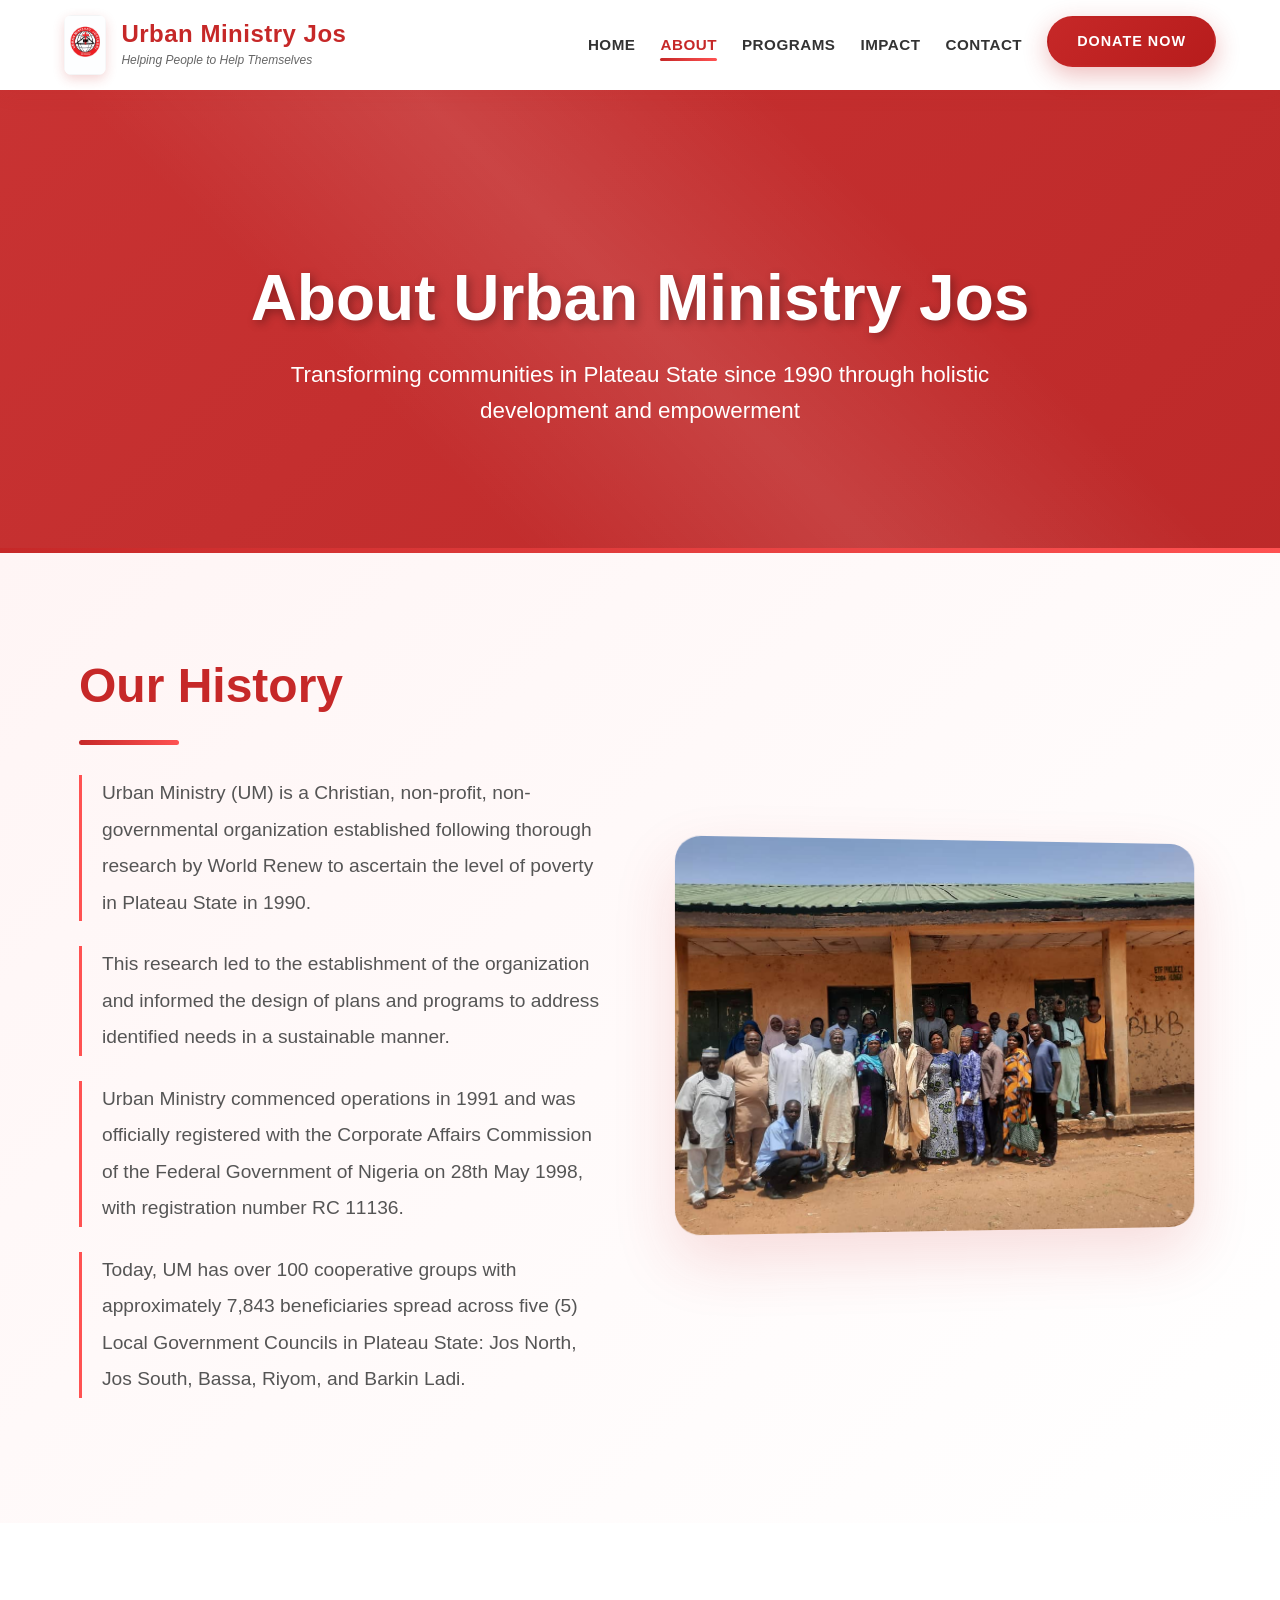
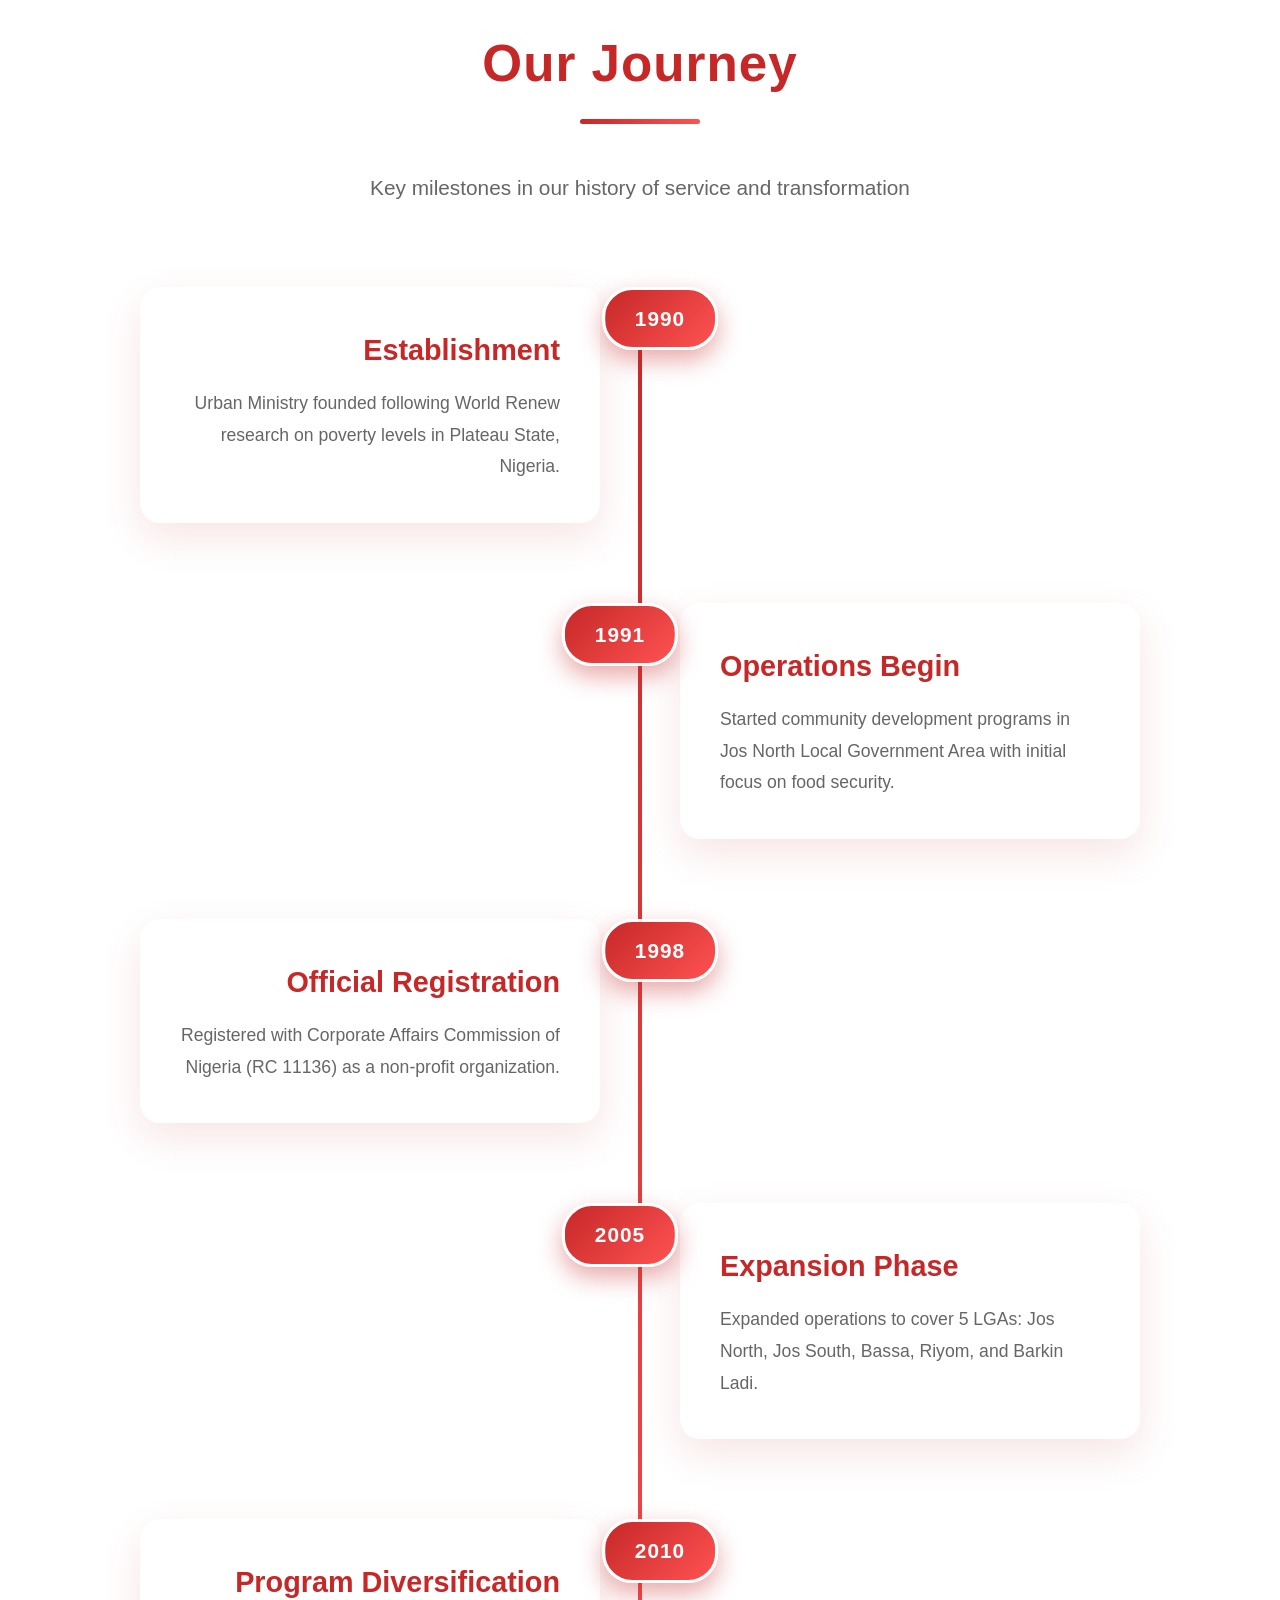
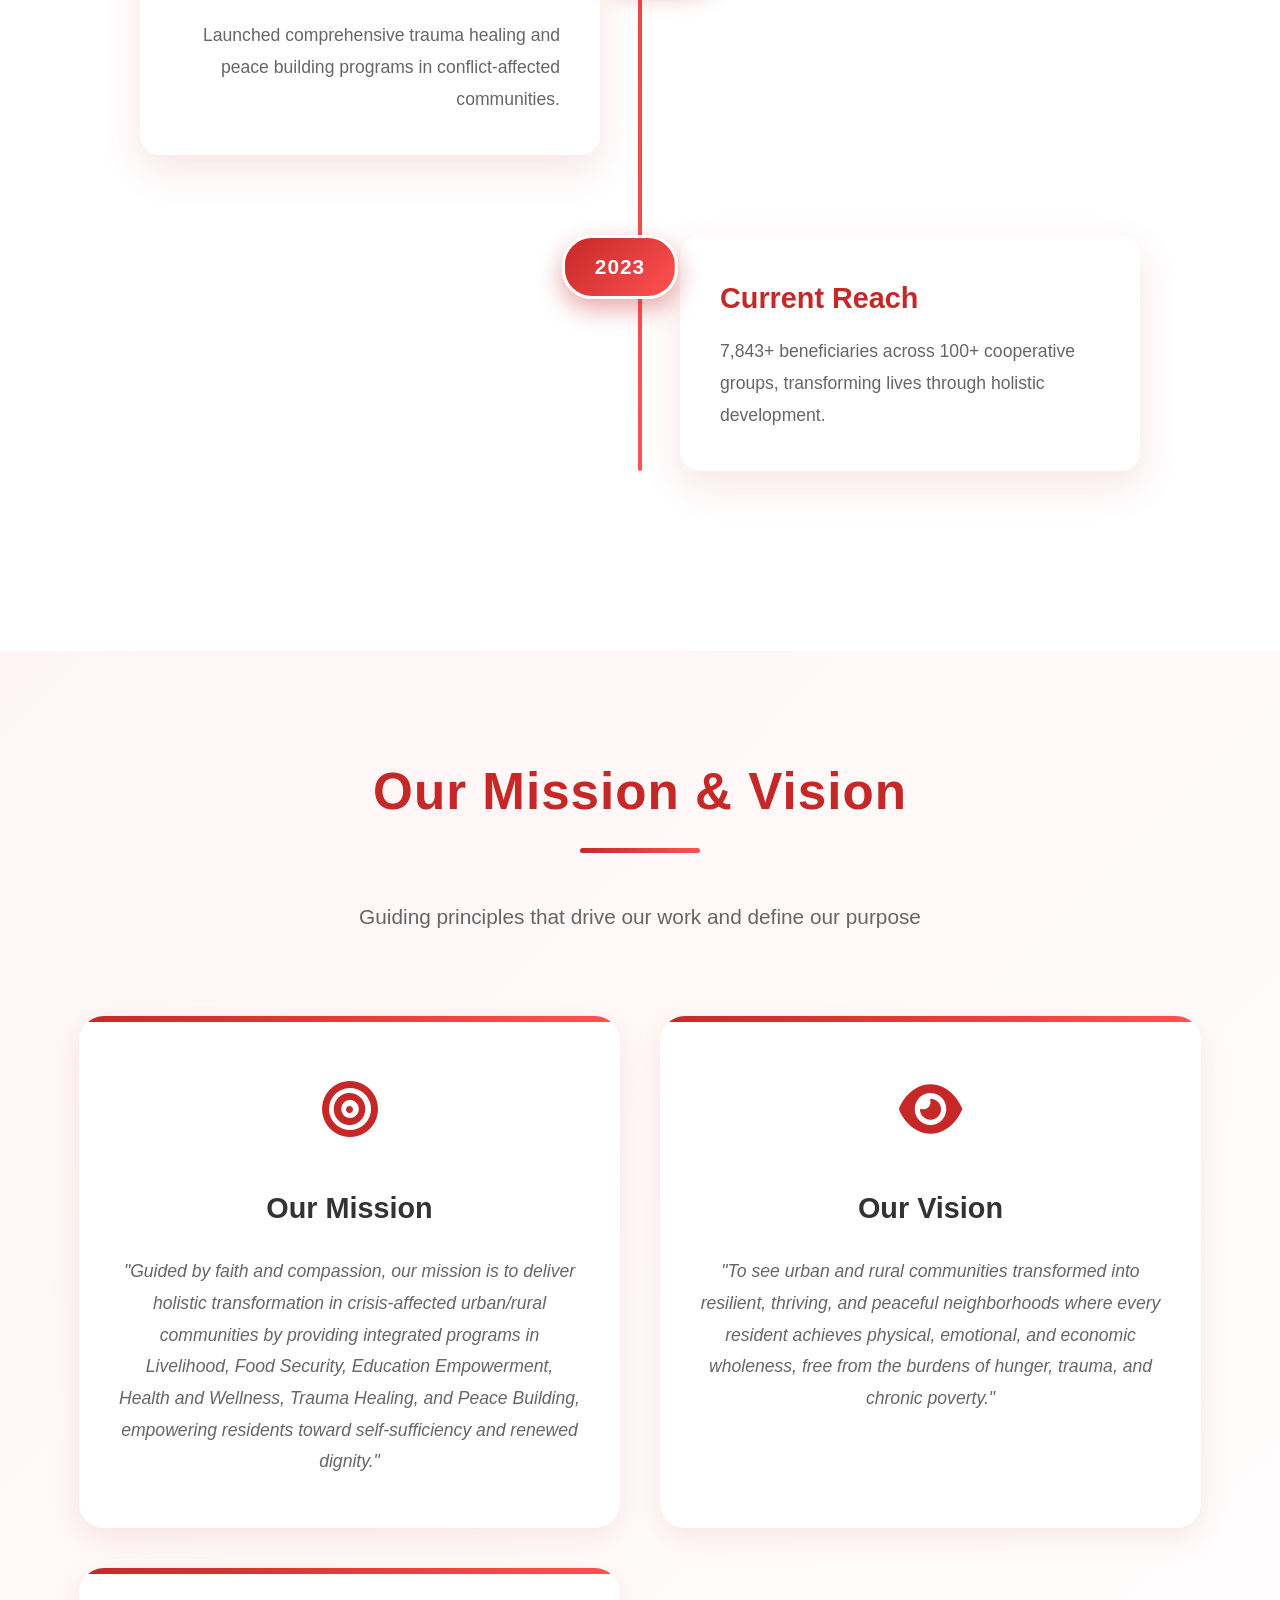
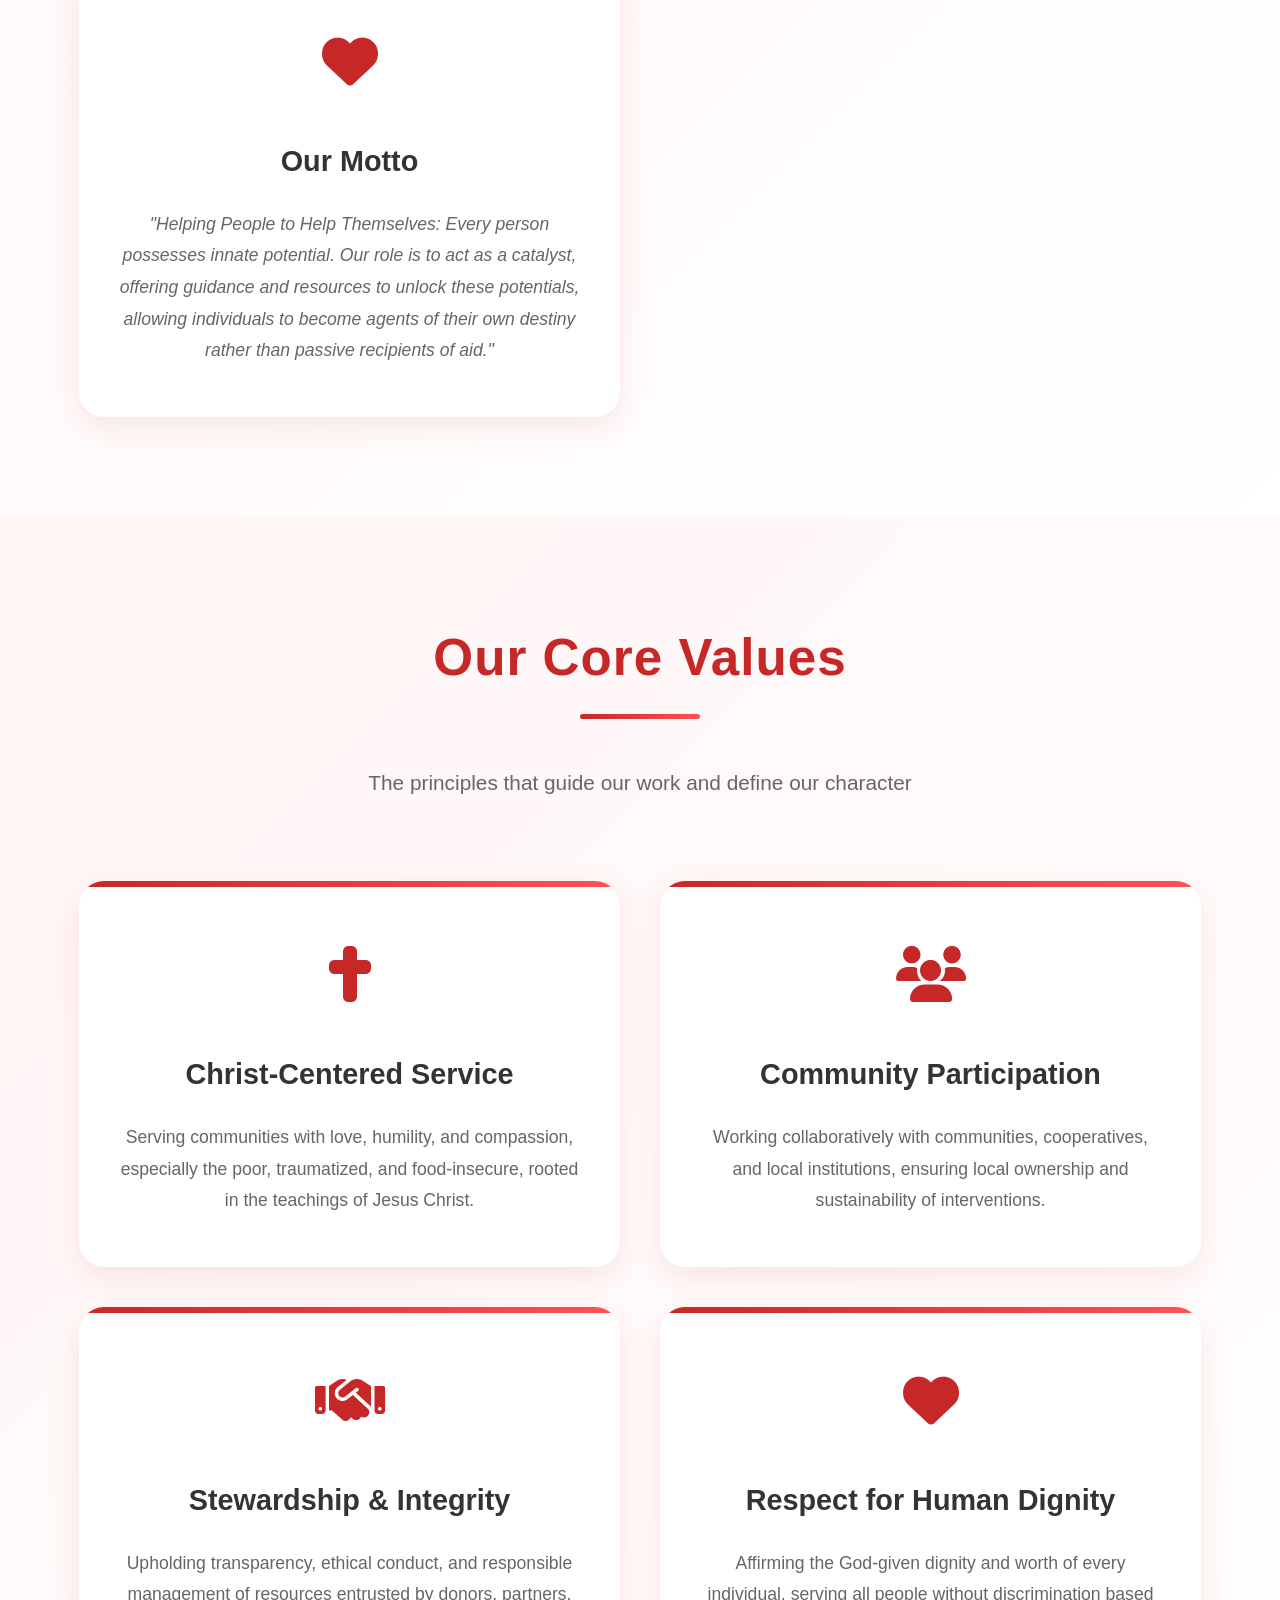
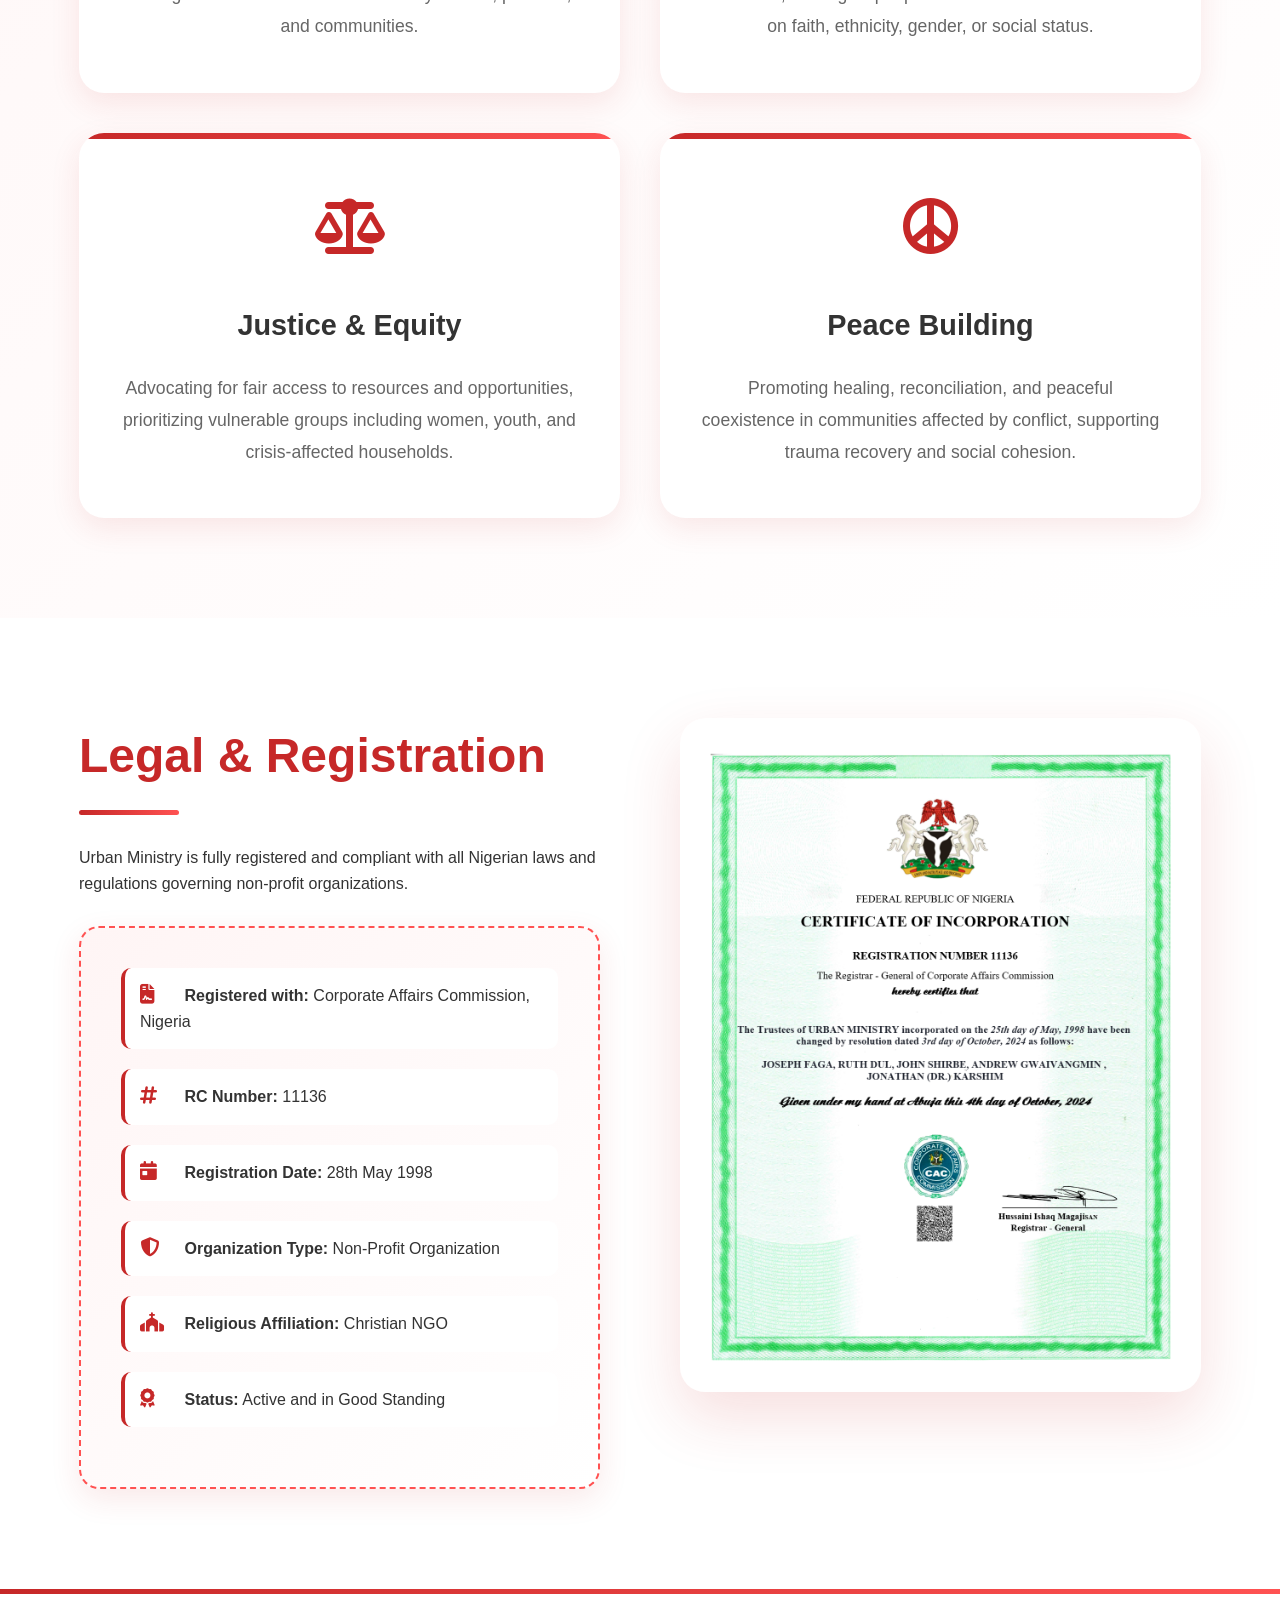
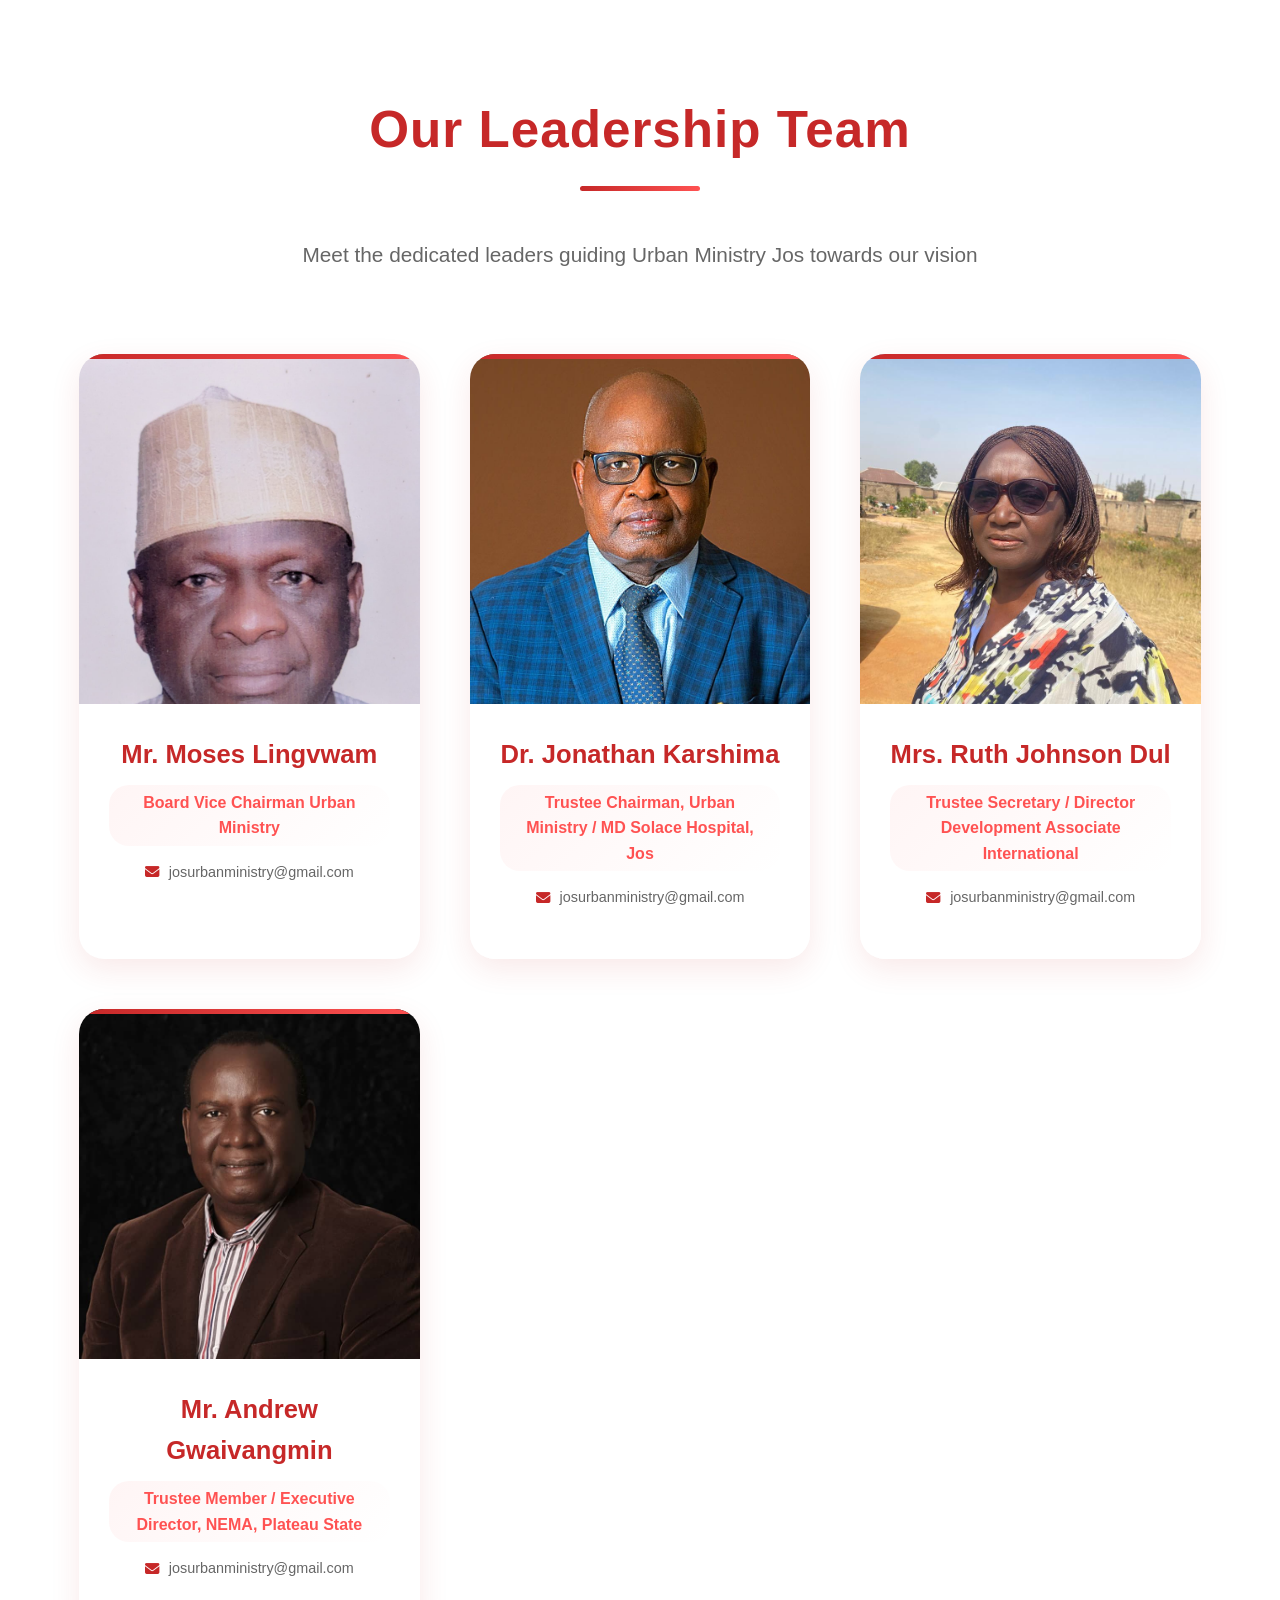
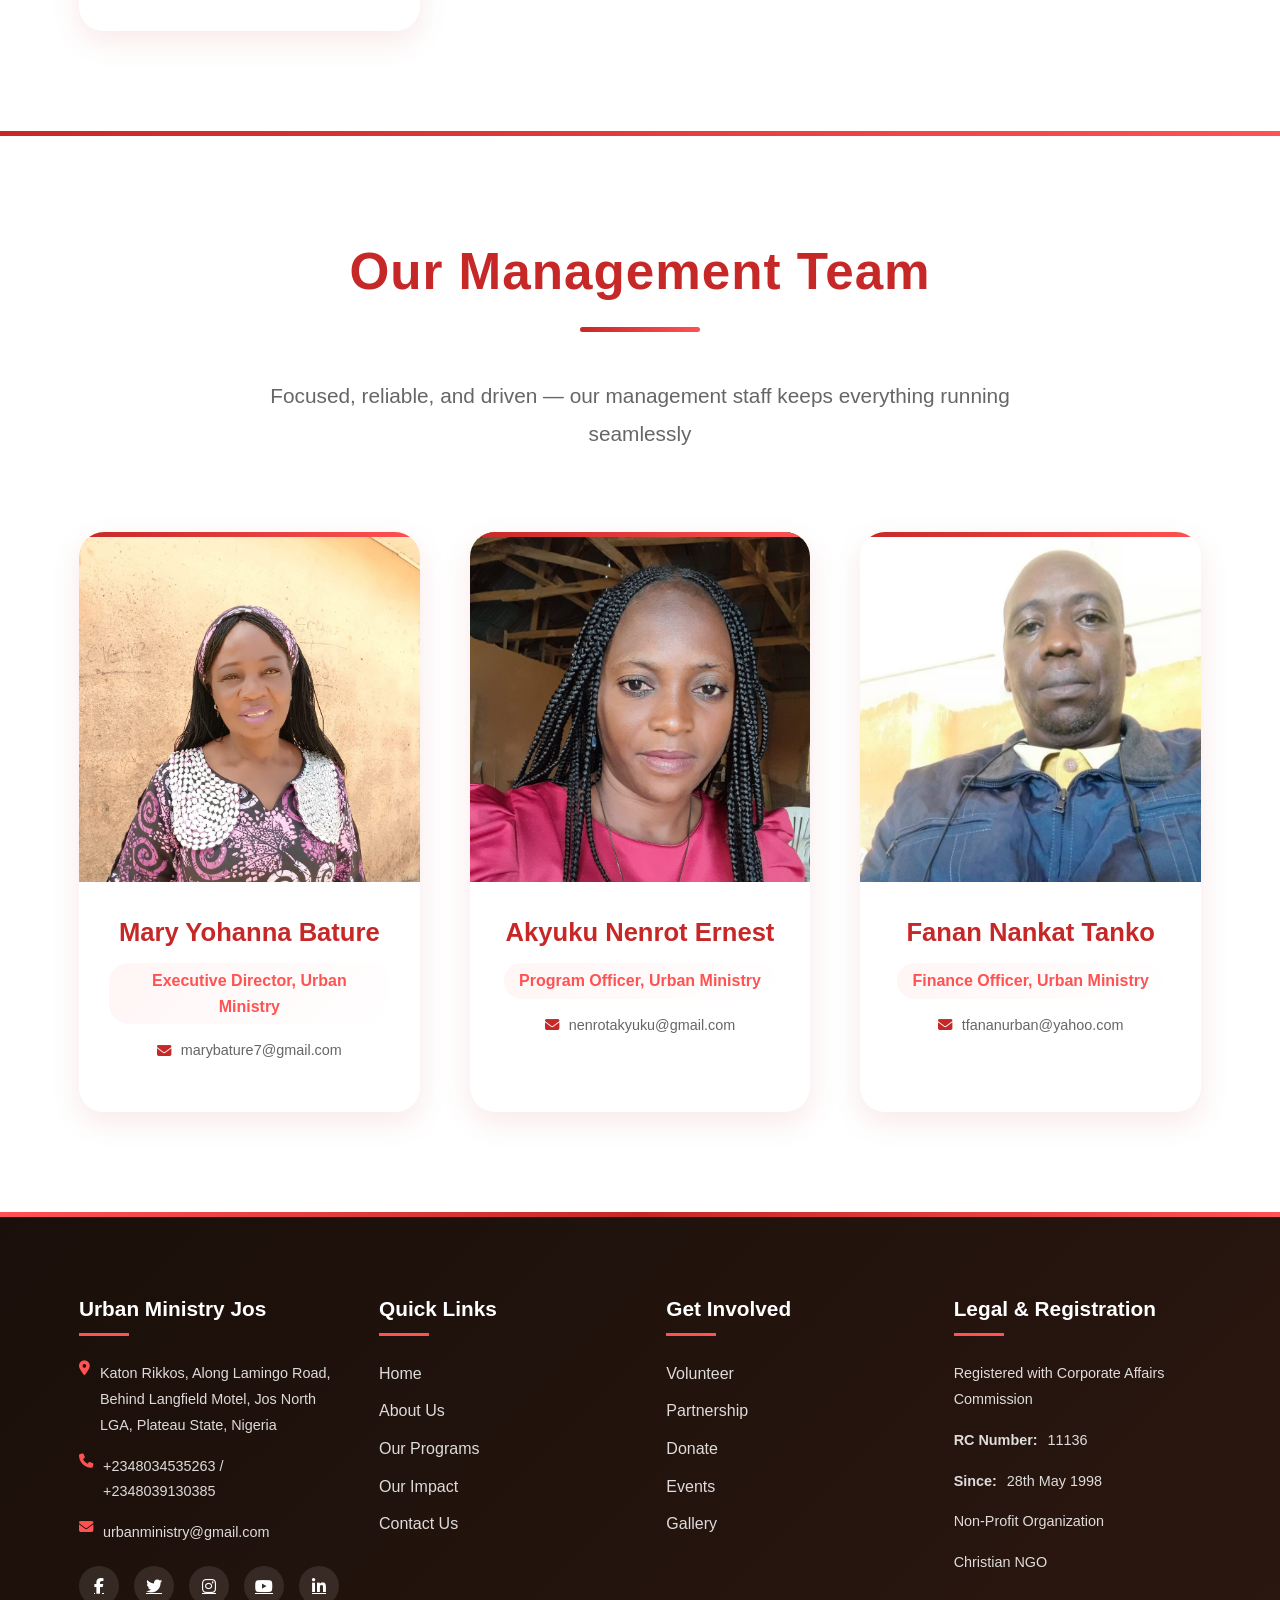
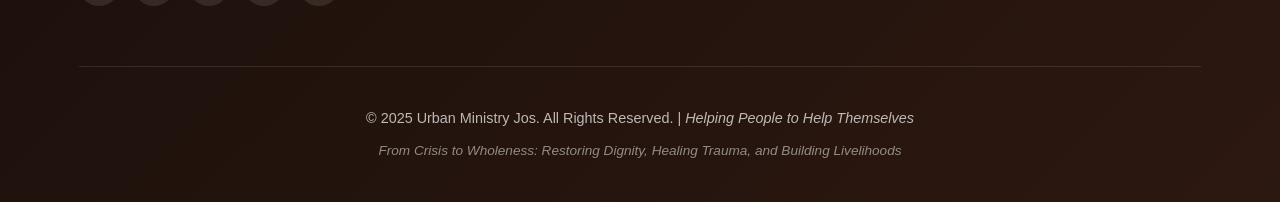
==== about.html @ 09925348 "Initial commit" ====
<!DOCTYPE html>
<html lang="en">
<head>
    <meta charset="UTF-8">
    <meta name="viewport" content="width=device-width, initial-scale=1.0">
    <title>About Us - Urban Ministry Jos</title>
    <link rel="stylesheet" href="https://cdnjs.cloudflare.com/ajax/libs/font-awesome/6.4.0/css/all.min.css">
    <style>
        * { margin: 0; padding: 0; box-sizing: border-box; }

        :root {
            --primary: #c62828;
            --primary-dark: #b71c1c;
            --secondary: #ff5252;
            --light: #fff5f5;
            --dark: #333;
            --gray: #666;
            --white: #ffffff;
            --shadow: 0 10px 30px rgba(198, 40, 40, 0.1);
            --transition: all 0.4s cubic-bezier(0.4, 0, 0.2, 1);
        }

        body {
            font-family: 'Segoe UI', Tahoma, Geneva, Verdana, sans-serif;
            line-height: 1.6;
            color: var(--dark);
            background-color: var(--white);
            overflow-x: hidden;
        }

        .container { width: 90%; max-width: 1200px; margin: 0 auto; padding: 0 15px; }

        /* HEADER */
        header {
            background-color: var(--white);
            box-shadow: 0 2px 20px rgba(198,40,40,0.1);
            position: fixed; width: 100%; top: 0; left: 0;
            z-index: 1000; transition: var(--transition);
        }

        .header-container {
            display: flex; justify-content: space-between; align-items: center;
            padding: 15px 0; min-height: 80px; gap: 10px;
        }

        .logo { display: flex; align-items: center; gap: 15px; text-decoration: none; color: inherit; transition: transform 0.3s ease; flex-shrink: 0; }
        .logo:hover { transform: scale(1.02); }
        .logo-image { height: 60px; width: auto; border-radius: 8px; box-shadow: 0 4px 12px rgba(198,40,40,0.2); transition: all 0.3s ease; }
        .logo-image:hover { transform: rotate(5deg) scale(1.1); }
        .logo-text h1 { font-size: 1.5rem; color: var(--primary); margin: 0; line-height: 1.2; font-weight: 800; letter-spacing: 0.5px; }
        .logo-text p { font-size: 0.75rem; color: var(--gray); margin: 3px 0 0 0; font-style: italic; font-weight: 500; }

        nav ul { display: flex; list-style: none; gap: 25px; align-items: center; margin: 0; padding: 0; }
        nav ul li a { text-decoration: none; color: var(--dark); font-weight: 600; font-size: 0.95rem; padding: 8px 0; position: relative; transition: var(--transition); text-transform: uppercase; letter-spacing: 0.5px; }
        nav ul li a:hover { color: var(--primary); transform: translateY(-2px); }
        nav ul li a.active { color: var(--primary); font-weight: 700; }
        nav ul li a.active::after { content: ''; position: absolute; bottom: 0; left: 0; width: 100%; height: 3px; background: linear-gradient(90deg, var(--primary), var(--secondary)); border-radius: 2px; }

        /* BUTTONS */
        .btn { display: inline-block; padding: 12px 28px; border-radius: 50px; font-weight: 700; text-decoration: none; transition: all 0.4s ease; cursor: pointer; border: none; font-size: 0.9rem; text-align: center; font-family: inherit; letter-spacing: 1px; position: relative; overflow: hidden; text-transform: uppercase; }
        .btn::before { content: ''; position: absolute; top: 50%; left: 50%; width: 0; height: 0; border-radius: 50%; background: rgba(255,255,255,0.3); transform: translate(-50%,-50%); transition: width 0.6s, height 0.6s; }
        .btn:hover::before { width: 300px; height: 300px; }
        .btn-primary { background: linear-gradient(135deg, var(--primary), var(--primary-dark)); color: var(--white); box-shadow: 0 8px 25px rgba(198,40,40,0.3); border: 2px solid transparent; }
        .btn-primary:hover { background: linear-gradient(135deg, var(--primary-dark), #8e0000); transform: translateY(-3px) scale(1.05); }
        .btn-secondary { background: linear-gradient(135deg, var(--secondary), #ff6b6b); color: var(--white); box-shadow: 0 8px 25px rgba(255,82,82,0.3); }
        .btn-secondary:hover { transform: translateY(-3px) scale(1.05); }
        .btn-outline { background: transparent; color: var(--primary); border: 2px solid var(--primary); }
        .btn-outline:hover { background: var(--primary); color: var(--white); transform: translateY(-3px) scale(1.05); }

        /* MOBILE MENU */
        .mobile-menu {
            display: none;
            font-size: 1.4rem;
            cursor: pointer;
            color: var(--primary);
            background: none;
            border: none;
            padding: 8px 10px;
            margin-left: auto;
            transition: transform 0.3s ease;
            line-height: 1;
        }
        .mobile-menu:hover { transform: rotate(90deg); }

        /* PAGE BANNER */
        .page-banner {
            background: linear-gradient(135deg, rgba(198,40,40,0.95) 0%, rgba(183,28,28,0.95) 100%),
                url('https://images.unsplash.com/photo-1513475382585-d06e58bcb0e0?ixlib=rb-4.0.3&auto=format&fit=crop&w=1600&q=80');
            background-size: cover; background-position: center; background-attachment: fixed;
            color: var(--white); padding: 180px 0 120px; text-align: center;
            margin-top: 80px; position: relative; overflow: hidden;
        }
        .page-banner::before { content: ''; position: absolute; top: 0; left: 0; right: 0; bottom: 0; background: linear-gradient(45deg, transparent 30%, rgba(255,255,255,0.1) 50%, transparent 70%); animation: shimmer 3s infinite linear; }
        .page-banner h1 { font-size: 4rem; margin-bottom: 20px; text-shadow: 3px 3px 10px rgba(0,0,0,0.3); position: relative; font-weight: 800; line-height: 1.2; animation: fadeIn 1.2s ease forwards 0.3s; }
        .page-banner p { font-size: 1.4rem; max-width: 800px; margin: 0 auto; opacity: 0.95; position: relative; animation: fadeIn 1.2s ease forwards 0.6s; line-height: 1.6; }

        /* ANIMATIONS */
        @keyframes fadeIn { from{opacity:0;transform:translateY(30px)} to{opacity:1;transform:translateY(0)} }
        @keyframes fadeInUp { from{opacity:0;transform:translateY(50px)} to{opacity:1;transform:translateY(0)} }
        @keyframes float { 0%,100%{transform:translateY(0)} 50%{transform:translateY(-10px)} }
        @keyframes shimmer { 0%{background-position:-1000px 0} 100%{background-position:1000px 0} }
        @keyframes gradient { 0%{background-position:0% 50%} 50%{background-position:100% 50%} 100%{background-position:0% 50%} }
        @keyframes pulse { 0%,100%{transform:scale(1)} 50%{transform:scale(1.05)} }
        @keyframes slideInLeft { from{opacity:0;transform:translateX(-100px)} to{opacity:1;transform:translateX(0)} }
        @keyframes slideInRight { from{opacity:0;transform:translateX(100px)} to{opacity:1;transform:translateX(0)} }

        /* HISTORY */
        .history-section { padding: 100px 0; background: linear-gradient(135deg, var(--light), #fff); position: relative; }
        .history-section::before { content: ''; position: absolute; top: 0; left: 0; right: 0; height: 5px; background: linear-gradient(90deg, var(--primary), var(--secondary), var(--primary)); background-size: 200% 100%; animation: gradient 3s ease infinite; }
        .history-content { display: grid; grid-template-columns: 1fr 1fr; gap: 80px; align-items: center; }
        .history-text h2 { color: var(--primary); font-size: 3rem; margin-bottom: 30px; position: relative; padding-bottom: 20px; font-weight: 800; }
        .history-text h2::after { content: ''; position: absolute; bottom: 0; left: 0; width: 100px; height: 5px; background: linear-gradient(90deg, var(--primary), var(--secondary)); border-radius: 3px; }
        .history-text p { color: #555; margin-bottom: 25px; line-height: 1.9; font-size: 1.2rem; padding-left: 20px; border-left: 3px solid var(--secondary); }
        .history-image { border-radius: 25px; overflow: hidden; box-shadow: 0 25px 60px rgba(198,40,40,0.15); transform: perspective(1000px) rotateY(5deg); transition: all 0.5s ease; }
        .history-image:hover { transform: perspective(1000px) rotateY(0deg) scale(1.03); box-shadow: 0 35px 80px rgba(198,40,40,0.25); }
        .history-image img { width: 100%; height: auto; display: block; transition: transform 0.7s ease; }
        .history-image:hover img { transform: scale(1.1); }

        /* TIMELINE */
        .timeline-section { padding: 100px 0; background: white; }
        .timeline { position: relative; max-width: 1000px; margin: 60px auto 0; }
        .timeline::before { content: ''; position: absolute; left: 50%; top: 0; bottom: 0; width: 4px; background: linear-gradient(to bottom, var(--primary), var(--secondary)); transform: translateX(-50%); border-radius: 2px; }
        .timeline-item { margin-bottom: 80px; position: relative; width: 100%; opacity: 0; transform: translateY(50px); transition: all 0.6s ease; }
        .timeline-item.animated { opacity: 1; transform: translateY(0); }
        .timeline-item:nth-child(odd) { padding-right: calc(50% + 40px); text-align: right; }
        .timeline-item:nth-child(even) { padding-left: calc(50% + 40px); }
        .timeline-year { position: absolute; top: 0; background: linear-gradient(135deg, var(--primary), var(--secondary)); color: white; padding: 12px 30px; border-radius: 30px; font-weight: 800; font-size: 1.3rem; box-shadow: 0 10px 25px rgba(198,40,40,0.4); animation: pulse 2s infinite; z-index: 10; min-width: 90px; text-align: center; border: 3px solid white; letter-spacing: 1px; }
        .timeline-item:nth-child(odd) .timeline-year { right: calc(50% - 20px); transform: translateX(50%); }
        .timeline-item:nth-child(even) .timeline-year { left: calc(50% - 20px); transform: translateX(-50%); }
        .timeline-content { background: white; padding: 40px; border-radius: 20px; box-shadow: 0 15px 40px rgba(198,40,40,0.12); transition: all 0.4s ease; }
        .timeline-content:hover { transform: translateY(-10px) scale(1.02); box-shadow: 0 25px 60px rgba(198,40,40,0.2); }
        .timeline-content h3 { color: var(--primary); margin-bottom: 15px; font-size: 1.8rem; font-weight: 800; }
        .timeline-content p { color: var(--gray); line-height: 1.8; font-size: 1.1rem; }

        /* VALUES */
        .values-section { padding: 100px 0; background: linear-gradient(135deg, var(--light), #fff); }
        .values-grid { display: grid; grid-template-columns: repeat(auto-fit, minmax(350px, 1fr)); gap: 40px; margin-top: 60px; }
        .value-card { background: white; border-radius: 25px; padding: 50px 40px; text-align: center; box-shadow: var(--shadow); transition: all 0.5s cubic-bezier(0.4,0,0.2,1); position: relative; overflow: hidden; }
        .value-card::before { content: ''; position: absolute; top: 0; left: 0; width: 100%; height: 6px; background: linear-gradient(90deg, var(--primary), var(--secondary), var(--primary)); background-size: 200% 100%; animation: gradient 3s ease infinite; }
        .value-card:hover { transform: translateY(-20px) scale(1.03); box-shadow: 0 35px 80px rgba(198,40,40,0.2); }
        .value-icon { font-size: 3.5rem; color: var(--primary); margin-bottom: 30px; animation: float 4s ease-in-out infinite; display: inline-block; }
        .value-card h3 { color: var(--dark); margin-bottom: 25px; font-size: 1.8rem; font-weight: 800; }
        .value-card p { color: var(--gray); line-height: 1.8; font-size: 1.1rem; }

        /* CERTIFICATE */
        .certificate-section { padding: 100px 0; background: white; }
        .certificate-content { display: grid; grid-template-columns: 1fr 1fr; gap: 80px; align-items: start; }
        .certificate-info h2 { color: var(--primary); font-size: 3rem; margin-bottom: 30px; position: relative; padding-bottom: 20px; font-weight: 800; }
        .certificate-info h2::after { content: ''; position: absolute; bottom: 0; left: 0; width: 100px; height: 5px; background: linear-gradient(90deg, var(--primary), var(--secondary)); border-radius: 3px; }
        .certificate-details { background: linear-gradient(135deg, var(--light), #fff); padding: 40px; border-radius: 20px; box-shadow: var(--shadow); border: 2px dashed var(--secondary); margin-top: 30px; }
        .certificate-details ul { list-style: none; }
        .certificate-details li { margin-bottom: 20px; padding: 15px; background: white; border-radius: 10px; border-left: 4px solid var(--primary); transition: all 0.3s ease; }
        .certificate-details li:hover { transform: translateX(10px); box-shadow: 0 10px 25px rgba(198,40,40,0.1); }
        .certificate-details i { color: var(--primary); margin-right: 15px; font-size: 1.2rem; width: 25px; }
        .certificate-image { border-radius: 25px; overflow: hidden; box-shadow: 0 25px 60px rgba(198,40,40,0.15); transition: all 0.5s ease; background: var(--light); }
        .certificate-image:hover { transform: scale(1.02); box-shadow: 0 35px 80px rgba(198,40,40,0.25); }
        .certificate-image img { width: 100%; height: auto; display: block; }

        /* MISSION */
        .mission-section { padding: 100px 0; background: linear-gradient(135deg, var(--light), #fff); }
        .mission-grid { display: grid; grid-template-columns: repeat(auto-fit, minmax(350px, 1fr)); gap: 40px; margin-top: 60px; }
        .mission-card { background: white; border-radius: 25px; padding: 50px 40px; text-align: center; box-shadow: var(--shadow); transition: all 0.5s ease; position: relative; overflow: hidden; }
        .mission-card::before { content: ''; position: absolute; top: 0; left: 0; width: 100%; height: 6px; background: linear-gradient(90deg, var(--primary), var(--secondary)); }
        .mission-card:hover { transform: translateY(-15px) scale(1.02); box-shadow: 0 30px 70px rgba(198,40,40,0.2); }
        .mission-icon { font-size: 3.5rem; color: var(--primary); margin-bottom: 30px; animation: float 3s ease-in-out infinite; }
        .mission-card h3 { color: var(--dark); margin-bottom: 25px; font-size: 1.8rem; font-weight: 800; }
        .mission-card p { color: var(--gray); line-height: 1.8; font-size: 1.1rem; font-style: italic; }

        /* LEADERSHIP */
        .leadership-section { padding: 100px 0; background: white; position: relative; }
        .leadership-section::before { content: ''; position: absolute; top: 0; left: 0; right: 0; height: 5px; background: linear-gradient(90deg, var(--primary), var(--secondary), var(--primary)); background-size: 200% 100%; animation: gradient 3s ease infinite; }
        .leadership-grid { display: grid; grid-template-columns: repeat(auto-fit, minmax(300px, 1fr)); gap: 50px; margin-top: 60px; }
        .leader-card { background: white; border-radius: 25px; overflow: hidden; box-shadow: var(--shadow); transition: all 0.5s cubic-bezier(0.4,0,0.2,1); position: relative; text-align: center; }
        .leader-card::before { content: ''; position: absolute; top: 0; left: 0; width: 100%; height: 5px; background: linear-gradient(90deg, var(--primary), var(--secondary)); z-index: 1; }
        .leader-card:hover { transform: translateY(-20px) scale(1.03); box-shadow: 0 35px 80px rgba(198,40,40,0.25); }
        .leader-image { width: 100%; height: 350px; overflow: hidden; }
        .leader-image img { width: 100%; height: 100%; object-fit: cover; object-position: center top; transition: transform 0.7s ease; }
        .leader-card:hover .leader-image img { transform: scale(1.1); }
        .leader-info { padding: 30px; background: white; }
        .leader-name { color: var(--primary); font-size: 1.6rem; font-weight: 800; margin-bottom: 10px; }
        .leader-title { color: var(--secondary); font-size: 1rem; font-weight: 600; margin-bottom: 15px; display: inline-block; padding: 5px 15px; background: linear-gradient(135deg, var(--light), #fff); border-radius: 20px; }
        .leader-email { color: var(--gray); font-size: 0.9rem; margin-bottom: 20px; display: flex; align-items: center; justify-content: center; gap: 10px; flex-wrap: wrap; }
        .leader-email i { color: var(--primary); }
        .leader-email a { color: var(--gray); text-decoration: none; transition: all 0.3s ease; }
        .leader-email a:hover { color: var(--primary); }

        /* SECTION TITLE */
        .section-title { text-align: center; margin-bottom: 80px; position: relative; }
        .section-title h2 { font-size: 3.2rem; color: var(--primary); margin-bottom: 25px; position: relative; display: inline-block; font-weight: 800; letter-spacing: 1px; }
        .section-title h2::after { content: ''; position: absolute; bottom: -20px; left: 50%; transform: translateX(-50%); width: 120px; height: 5px; background: linear-gradient(90deg, var(--primary), var(--secondary)); border-radius: 3px; }
        .section-title p { color: var(--gray); max-width: 800px; margin: 40px auto 0; font-size: 1.3rem; line-height: 1.8; font-weight: 500; }

        /* FOOTER */
        footer { background: linear-gradient(135deg, #1a0f0a, #2c1810); color: white; padding: 80px 0 40px; position: relative; }
        footer::before { content: ''; position: absolute; top: 0; left: 0; right: 0; height: 5px; background: linear-gradient(90deg, var(--secondary), var(--primary), var(--secondary)); }
        .footer-content { display: grid; grid-template-columns: repeat(4, 1fr); gap: 40px; margin-bottom: 60px; }
        .footer-column h3 { font-size: 1.3rem; margin-bottom: 25px; position: relative; padding-bottom: 10px; }
        .footer-column h3::after { content: ''; position: absolute; bottom: 0; left: 0; width: 50px; height: 3px; background: var(--secondary); }
        .footer-column p { color: rgba(255,255,255,0.85); margin-bottom: 15px; line-height: 1.8; font-size: 0.9rem; display: flex; align-items: flex-start; gap: 10px; }
        .footer-column p i { color: var(--secondary); }
        .footer-column ul { list-style: none; }
        .footer-column ul li { margin-bottom: 12px; }
        .footer-column ul li a { color: rgba(255,255,255,0.85); text-decoration: none; display: flex; align-items: center; gap: 10px; transition: var(--transition); }
        .footer-column ul li a:hover { color: var(--secondary); padding-left: 5px; }
        .social-links { display: flex; gap: 15px; margin-top: 20px; }
        .social-links a { width: 40px; height: 40px; background: rgba(255,255,255,0.1); border-radius: 50%; display: flex; align-items: center; justify-content: center; color: white; transition: var(--transition); }
        .social-links a:hover { background: var(--secondary); transform: translateY(-5px); }
        .copyright { text-align: center; padding-top: 40px; border-top: 1px solid rgba(255,255,255,0.1); color: rgba(255,255,255,0.7); font-size: 0.9rem; }
        .footer-motto { font-style: italic; margin-top: 10px; color: rgba(255,255,255,0.5); font-size: 0.85rem; }

        /* ===== RESPONSIVE ===== */
        @media (max-width: 1200px) {
            .footer-content { grid-template-columns: repeat(2, 1fr); }
        }

        @media (max-width: 992px) {
            .history-content, .certificate-content { grid-template-columns: 1fr; }
            .history-image, .certificate-image { order: -1; }
            .timeline::before { left: 30px; }
            .timeline-item:nth-child(odd),
            .timeline-item:nth-child(even) { padding: 0 0 0 80px; text-align: left; }
            .timeline-item:nth-child(odd) .timeline-year,
            .timeline-item:nth-child(even) .timeline-year { left: 0; right: auto; transform: translateX(0); }
            .values-grid, .mission-grid, .leadership-grid { grid-template-columns: repeat(2, 1fr); }
        }

        /* ===== MOBILE ===== */
        @media (max-width: 768px) {

            /* Hamburger — styled button top right */
            .mobile-menu {
                display: flex;
                align-items: center;
                justify-content: center;
                width: 40px; height: 40px;
                border-radius: 8px;
                background: var(--light);
                border: 1.5px solid rgba(198,40,40,0.2);
                color: var(--primary);
                font-size: 1.15rem;
                cursor: pointer;
                flex-shrink: 0;
                margin-left: auto;
                order: 3;
                transition: background 0.2s ease;
            }
            .mobile-menu:hover { background: rgba(198,40,40,0.12); transform: none; }

            /* Header tighter */
            .header-container { padding: 8px 0; min-height: 62px; }
            .logo-image { height: 38px; }
            .logo-text h1 { font-size: 1rem; }
            .logo-text p { font-size: 0.6rem; }

            /* Nav drawer */
            nav ul {
                position: fixed;
                top: 62px; left: -100%;
                width: 100%; height: calc(100vh - 62px);
                background: var(--white);
                flex-direction: column;
                align-items: center;
                justify-content: center;
                padding: 0; gap: 6px;
                transition: left 0.4s cubic-bezier(0.4,0,0.2,1);
                z-index: 999;
            }
            nav ul.active { left: 0; }

            nav ul li { width: 78%; display: flex; justify-content: center; }
            nav ul li a { display: block; width: 100%; text-align: center; padding: 13px 20px; border-radius: 12px; font-size: 0.95rem; color: var(--dark); }
            nav ul li a:hover, nav ul li a.active { background: var(--light); color: var(--primary); transform: none; }
            nav ul li a.active::after { display: none; }
            nav ul li a.btn-primary {
                background: linear-gradient(135deg, #c62828, #b71c1c) !important;
                color: white !important;
                border-radius: 50px !important;
                margin-top: 6px;
                box-shadow: 0 4px 15px rgba(198,40,40,0.3);
            }

            /* Page banner — matches header height */
            .page-banner {
                margin-top: 62px;
                padding: 100px 0 70px;
                background-attachment: scroll;
            }
            .page-banner h1 { font-size: 2rem; }
            .page-banner p { font-size: 1rem; }

            /* Sections */
            .section-title h2 { font-size: 1.8rem; }
            .section-title p { font-size: 1rem; margin-top: 25px; }
            .history-text h2, .certificate-info h2 { font-size: 1.8rem; }
            .history-text p { font-size: 1rem; }

            .values-grid, .mission-grid, .leadership-grid { grid-template-columns: 1fr; }
            .value-card, .mission-card { padding: 30px 20px; }
            .value-card h3, .mission-card h3 { font-size: 1.4rem; }
            .value-card p, .mission-card p { font-size: 1rem; }

            .timeline-content { padding: 25px; }
            .timeline-content h3 { font-size: 1.4rem; }
            .timeline-content p { font-size: 1rem; }

            .leader-image { height: 280px; }
            .leader-name { font-size: 1.3rem; }

            /* Footer */
            .footer-content { grid-template-columns: 1fr; text-align: center; gap: 30px; }
            .footer-column h3::after { left: 50%; transform: translateX(-50%); }
            .footer-column p { justify-content: center; }
            .footer-column ul li a { justify-content: center; }
            .social-links { justify-content: center; }
        }

        @media (max-width: 480px) {
            .logo-text p { display: none; }
            .logo-text h1 { font-size: 0.95rem; }
            .page-banner h1 { font-size: 1.7rem; }
            .leader-image { height: 240px; }
            .timeline-year { font-size: 1rem; padding: 8px 16px; }
        }
    </style>
</head>
<body>
    <!-- Header -->
    <header>
        <div class="container header-container">
            <a href="index.html" class="logo">
                <img src="Logo's/Urban Ministry.jpeg" alt="Urban Ministry Logo" class="logo-image" onerror="this.style.display='none';">
                <div class="logo-text">
                    <h1>Urban Ministry Jos</h1>
                    <p>Helping People to Help Themselves</p>
                </div>
            </a>
            <button class="mobile-menu"><i class="fas fa-bars"></i></button>
            <nav>
                <ul>
                    <li><a href="index.html">Home</a></li>
                    <li><a href="about.html" class="active">About</a></li>
                    <li><a href="programs.html">Programs</a></li>
                    <li><a href="impact.html">Impact</a></li>
                    <li><a href="contact.html">Contact</a></li>
                    <li><a href="donate.html" class="btn btn-primary">Donate Now</a></li>
                </ul>
            </nav>
        </div>
    </header>

    <!-- Page Banner -->
    <section class="page-banner">
        <div class="container">
            <h1>About Urban Ministry Jos</h1>
            <p>Transforming communities in Plateau State since 1990 through holistic development and empowerment</p>
        </div>
    </section>

    <!-- History Section -->
    <section class="history-section">
        <div class="container">
            <div class="history-content">
                <div class="history-text">
                    <h2>Our History</h2>
                    <p>Urban Ministry (UM) is a Christian, non-profit, non-governmental organization established following thorough research by World Renew to ascertain the level of poverty in Plateau State in 1990.</p>
                    <p>This research led to the establishment of the organization and informed the design of plans and programs to address identified needs in a sustainable manner.</p>
                    <p>Urban Ministry commenced operations in 1991 and was officially registered with the Corporate Affairs Commission of the Federal Government of Nigeria on 28th May 1998, with registration number RC 11136.</p>
                    <p>Today, UM has over 100 cooperative groups with approximately 7,843 beneficiaries spread across five (5) Local Government Councils in Plateau State: Jos North, Jos South, Bassa, Riyom, and Barkin Ladi.</p>
                </div>
                <div class="history-image">
                    <img src="images/Trauma Healing & Peace Building/1.jpeg" alt="Urban Ministry History">
                </div>
            </div>
        </div>
    </section>

    <!-- Timeline Section -->
    <section class="timeline-section">
        <div class="container">
            <div class="section-title">
                <h2>Our Journey</h2>
                <p>Key milestones in our history of service and transformation</p>
            </div>
            <div class="timeline">
                <div class="timeline-item">
                    <div class="timeline-year">1990</div>
                    <div class="timeline-content"><h3>Establishment</h3><p>Urban Ministry founded following World Renew research on poverty levels in Plateau State, Nigeria.</p></div>
                </div>
                <div class="timeline-item">
                    <div class="timeline-year">1991</div>
                    <div class="timeline-content"><h3>Operations Begin</h3><p>Started community development programs in Jos North Local Government Area with initial focus on food security.</p></div>
                </div>
                <div class="timeline-item">
                    <div class="timeline-year">1998</div>
                    <div class="timeline-content"><h3>Official Registration</h3><p>Registered with Corporate Affairs Commission of Nigeria (RC 11136) as a non-profit organization.</p></div>
                </div>
                <div class="timeline-item">
                    <div class="timeline-year">2005</div>
                    <div class="timeline-content"><h3>Expansion Phase</h3><p>Expanded operations to cover 5 LGAs: Jos North, Jos South, Bassa, Riyom, and Barkin Ladi.</p></div>
                </div>
                <div class="timeline-item">
                    <div class="timeline-year">2010</div>
                    <div class="timeline-content"><h3>Program Diversification</h3><p>Launched comprehensive trauma healing and peace building programs in conflict-affected communities.</p></div>
                </div>
                <div class="timeline-item">
                    <div class="timeline-year">2023</div>
                    <div class="timeline-content"><h3>Current Reach</h3><p>7,843+ beneficiaries across 100+ cooperative groups, transforming lives through holistic development.</p></div>
                </div>
            </div>
        </div>
    </section>

    <!-- Mission Section -->
    <section class="mission-section">
        <div class="container">
            <div class="section-title">
                <h2>Our Mission & Vision</h2>
                <p>Guiding principles that drive our work and define our purpose</p>
            </div>
            <div class="mission-grid">
                <div class="mission-card">
                    <div class="mission-icon"><i class="fas fa-bullseye"></i></div>
                    <h3>Our Mission</h3>
                    <p>"Guided by faith and compassion, our mission is to deliver holistic transformation in crisis-affected urban/rural communities by providing integrated programs in Livelihood, Food Security, Education Empowerment, Health and Wellness, Trauma Healing, and Peace Building, empowering residents toward self-sufficiency and renewed dignity."</p>
                </div>
                <div class="mission-card">
                    <div class="mission-icon"><i class="fas fa-eye"></i></div>
                    <h3>Our Vision</h3>
                    <p>"To see urban and rural communities transformed into resilient, thriving, and peaceful neighborhoods where every resident achieves physical, emotional, and economic wholeness, free from the burdens of hunger, trauma, and chronic poverty."</p>
                </div>
                <div class="mission-card">
                    <div class="mission-icon"><i class="fas fa-heart"></i></div>
                    <h3>Our Motto</h3>
                    <p>"Helping People to Help Themselves: Every person possesses innate potential. Our role is to act as a catalyst, offering guidance and resources to unlock these potentials, allowing individuals to become agents of their own destiny rather than passive recipients of aid."</p>
                </div>
            </div>
        </div>
    </section>

    <!-- Values Section -->
    <section class="values-section">
        <div class="container">
            <div class="section-title">
                <h2>Our Core Values</h2>
                <p>The principles that guide our work and define our character</p>
            </div>
            <div class="values-grid">
                <div class="value-card"><div class="value-icon"><i class="fas fa-cross"></i></div><h3>Christ-Centered Service</h3><p>Serving communities with love, humility, and compassion, especially the poor, traumatized, and food-insecure, rooted in the teachings of Jesus Christ.</p></div>
                <div class="value-card"><div class="value-icon"><i class="fas fa-users"></i></div><h3>Community Participation</h3><p>Working collaboratively with communities, cooperatives, and local institutions, ensuring local ownership and sustainability of interventions.</p></div>
                <div class="value-card"><div class="value-icon"><i class="fas fa-handshake"></i></div><h3>Stewardship & Integrity</h3><p>Upholding transparency, ethical conduct, and responsible management of resources entrusted by donors, partners, and communities.</p></div>
                <div class="value-card"><div class="value-icon"><i class="fas fa-heart"></i></div><h3>Respect for Human Dignity</h3><p>Affirming the God-given dignity and worth of every individual, serving all people without discrimination based on faith, ethnicity, gender, or social status.</p></div>
                <div class="value-card"><div class="value-icon"><i class="fas fa-scale-balanced"></i></div><h3>Justice & Equity</h3><p>Advocating for fair access to resources and opportunities, prioritizing vulnerable groups including women, youth, and crisis-affected households.</p></div>
                <div class="value-card"><div class="value-icon"><i class="fas fa-peace"></i></div><h3>Peace Building</h3><p>Promoting healing, reconciliation, and peaceful coexistence in communities affected by conflict, supporting trauma recovery and social cohesion.</p></div>
            </div>
        </div>
    </section>

    <!-- Certificate Section -->
    <section class="certificate-section">
        <div class="container">
            <div class="certificate-content">
                <div class="certificate-info">
                    <h2>Legal & Registration</h2>
                    <p>Urban Ministry is fully registered and compliant with all Nigerian laws and regulations governing non-profit organizations.</p>
                    <div class="certificate-details">
                        <ul>
                            <li><i class="fas fa-file-contract"></i> <strong>Registered with:</strong> Corporate Affairs Commission, Nigeria</li>
                            <li><i class="fas fa-hashtag"></i> <strong>RC Number:</strong> 11136</li>
                            <li><i class="fas fa-calendar-day"></i> <strong>Registration Date:</strong> 28th May 1998</li>
                            <li><i class="fas fa-shield-alt"></i> <strong>Organization Type:</strong> Non-Profit Organization</li>
                            <li><i class="fas fa-church"></i> <strong>Religious Affiliation:</strong> Christian NGO</li>
                            <li><i class="fas fa-award"></i> <strong>Status:</strong> Active and in Good Standing</li>
                        </ul>
                    </div>
                </div>
                <div class="certificate-image">
                    <img src="images/CAC-Certificate.jpeg" alt="Urban Ministry Registration Certificate">
                </div>
            </div>
        </div>
    </section>

    <!-- Leadership Team -->
    <section class="leadership-section">
        <div class="container">
            <div class="section-title">
                <h2>Our Leadership Team</h2>
                <p>Meet the dedicated leaders guiding Urban Ministry Jos towards our vision</p>
            </div>
            <div class="leadership-grid">
                <div class="leader-card">
                    <div class="leader-image"><img src="images/Mr. Moses Lingvwam.jpeg" alt="Mr. Moses Lingvwam"></div>
                    <div class="leader-info">
                        <h3 class="leader-name">Mr. Moses Lingvwam</h3>
                        <div class="leader-title">Board Vice Chairman Urban Ministry</div>
                        <div class="leader-email"><i class="fas fa-envelope"></i> <a href="mailto:josurbanministry@gmail.com">josurbanministry@gmail.com</a></div>
                    </div>
                </div>
                <div class="leader-card">
                    <div class="leader-image"><img src="images/Dr. Jonathan Karshima.jpeg" alt="Dr. Jonathan Karshima"></div>
                    <div class="leader-info">
                        <h3 class="leader-name">Dr. Jonathan Karshima</h3>
                        <div class="leader-title">Trustee Chairman, Urban Ministry / MD Solace Hospital, Jos</div>
                        <div class="leader-email"><i class="fas fa-envelope"></i> <a href="mailto:josurbanministry@gmail.com">josurbanministry@gmail.com</a></div>
                    </div>
                </div>
                <div class="leader-card">
                    <div class="leader-image"><img src="images/Mrs Ruth Johnson.jpeg" alt="Mrs Ruth Johnson Dul"></div>
                    <div class="leader-info">
                        <h3 class="leader-name">Mrs. Ruth Johnson Dul</h3>
                        <div class="leader-title">Trustee Secretary / Director Development Associate International</div>
                        <div class="leader-email"><i class="fas fa-envelope"></i> <a href="mailto:josurbanministry@gmail.com">josurbanministry@gmail.com</a></div>
                    </div>
                </div>
                <div class="leader-card">
                    <div class="leader-image"><img src="images/Mr Andrew.jpeg" alt="Mr Andrew Gwaivangmin"></div>
                    <div class="leader-info">
                        <h3 class="leader-name">Mr. Andrew Gwaivangmin</h3>
                        <div class="leader-title">Trustee Member / Executive Director, NEMA, Plateau State</div>
                        <div class="leader-email"><i class="fas fa-envelope"></i> <a href="mailto:josurbanministry@gmail.com">josurbanministry@gmail.com</a></div>
                    </div>
                </div>
            </div>
        </div>
    </section>

    <!-- Management Team -->
    <section class="leadership-section">
        <div class="container">
            <div class="section-title">
                <h2>Our Management Team</h2>
                <p>Focused, reliable, and driven — our management staff keeps everything running seamlessly</p>
            </div>
            <div class="leadership-grid">
                <div class="leader-card">
                    <div class="leader-image"><img src="images/Mary Yohanna.jpeg" alt="Mary Yohanna Bature"></div>
                    <div class="leader-info">
                        <h3 class="leader-name">Mary Yohanna Bature</h3>
                        <div class="leader-title">Executive Director, Urban Ministry</div>
                        <div class="leader-email"><i class="fas fa-envelope"></i> <a href="mailto:marybature7@gmail.com">marybature7@gmail.com</a></div>
                    </div>
                </div>
                <div class="leader-card">
                    <div class="leader-image"><img src="images/Nenrot.jpeg" alt="Akyuku Nenrot Ernest"></div>
                    <div class="leader-info">
                        <h3 class="leader-name">Akyuku Nenrot Ernest</h3>
                        <div class="leader-title">Program Officer, Urban Ministry</div>
                        <div class="leader-email"><i class="fas fa-envelope"></i> <a href="mailto:nenrotakyuku@gmail.com">nenrotakyuku@gmail.com</a></div>
                    </div>
                </div>
                <div class="leader-card">
                    <div class="leader-image"><img src="images/Fanan Nankat.jpeg" alt="Fanan Nankat Tanko"></div>
                    <div class="leader-info">
                        <h3 class="leader-name">Fanan Nankat Tanko</h3>
                        <div class="leader-title">Finance Officer, Urban Ministry</div>
                        <div class="leader-email"><i class="fas fa-envelope"></i> <a href="mailto:tfananurban@yahoo.com">tfananurban@yahoo.com</a></div>
                    </div>
                </div>
            </div>
        </div>
    </section>

    <!-- Footer -->
    <footer>
        <div class="container">
            <div class="footer-content">
                <div class="footer-column">
                    <h3>Urban Ministry Jos</h3>
                    <p><i class="fas fa-map-marker-alt"></i> Katon Rikkos, Along Lamingo Road, Behind Langfield Motel, Jos North LGA, Plateau State, Nigeria</p>
                    <p><i class="fas fa-phone"></i> +2348034535263 / +2348039130385</p>
                    <p><i class="fas fa-envelope"></i> urbanministry@gmail.com</p>
                    <div class="social-links">
                        <a href="#"><i class="fab fa-facebook-f"></i></a>
                        <a href="#"><i class="fab fa-twitter"></i></a>
                        <a href="#"><i class="fab fa-instagram"></i></a>
                        <a href="#"><i class="fab fa-youtube"></i></a>
                        <a href="#"><i class="fab fa-linkedin-in"></i></a>
                    </div>
                </div>
                <div class="footer-column">
                    <h3>Quick Links</h3>
                    <ul>
                        <li><a href="index.html">Home</a></li>
                        <li><a href="about.html">About Us</a></li>
                        <li><a href="programs.html">Our Programs</a></li>
                        <li><a href="impact.html">Our Impact</a></li>
                        <li><a href="contact.html">Contact Us</a></li>
                    </ul>
                </div>
                <div class="footer-column">
                    <h3>Get Involved</h3>
                    <ul>
                        <li><a href="volunteer.html">Volunteer</a></li>
                        <li><a href="partners.html">Partnership</a></li>
                        <li><a href="donate.html">Donate</a></li>
                        <li><a href="events.html">Events</a></li>
                        <li><a href="gallery.html">Gallery</a></li>
                    </ul>
                </div>
                <div class="footer-column">
                    <h3>Legal & Registration</h3>
                    <p>Registered with Corporate Affairs Commission</p>
                    <p><strong>RC Number:</strong> 11136</p>
                    <p><strong>Since:</strong> 28th May 1998</p>
                    <p>Non-Profit Organization</p>
                    <p>Christian NGO</p>
                </div>
            </div>
            <div class="copyright">
                <p>&copy; 2025 Urban Ministry Jos. All Rights Reserved. | <em>Helping People to Help Themselves</em></p>
                <p class="footer-motto">From Crisis to Wholeness: Restoring Dignity, Healing Trauma, and Building Livelihoods</p>
            </div>
        </div>
    </footer>

    <script>
        // Mobile Menu
        const mobileMenu = document.querySelector('.mobile-menu');
        const navMenu = document.querySelector('nav ul');

        mobileMenu.addEventListener('click', function() {
            navMenu.classList.toggle('active');
            const icon = this.querySelector('i');
            icon.classList.toggle('fa-bars');
            icon.classList.toggle('fa-times');
        });

        document.querySelectorAll('nav ul li a').forEach(link => {
            link.addEventListener('click', function() {
                navMenu.classList.remove('active');
                const icon = mobileMenu.querySelector('i');
                if (icon) { icon.classList.remove('fa-times'); icon.classList.add('fa-bars'); }
            });
        });

        // Timeline Animation
        const timelineItems = document.querySelectorAll('.timeline-item');
        const observer = new IntersectionObserver((entries) => {
            entries.forEach((entry, index) => {
                if (entry.isIntersecting) {
                    setTimeout(() => { entry.target.classList.add('animated'); }, index * 200);
                }
            });
        }, { threshold: 0.3 });
        timelineItems.forEach(item => observer.observe(item));

        // Header scroll
        window.addEventListener('scroll', function() {
            const header = document.querySelector('header');
            if (window.scrollY > 100) {
                header.style.boxShadow = '0 5px 30px rgba(198,40,40,0.15)';
                header.style.background = 'rgba(255,255,255,0.98)';
            } else {
                header.style.boxShadow = '0 2px 20px rgba(198,40,40,0.1)';
                header.style.background = 'white';
            }
        });
    </script>
</body>
</html>
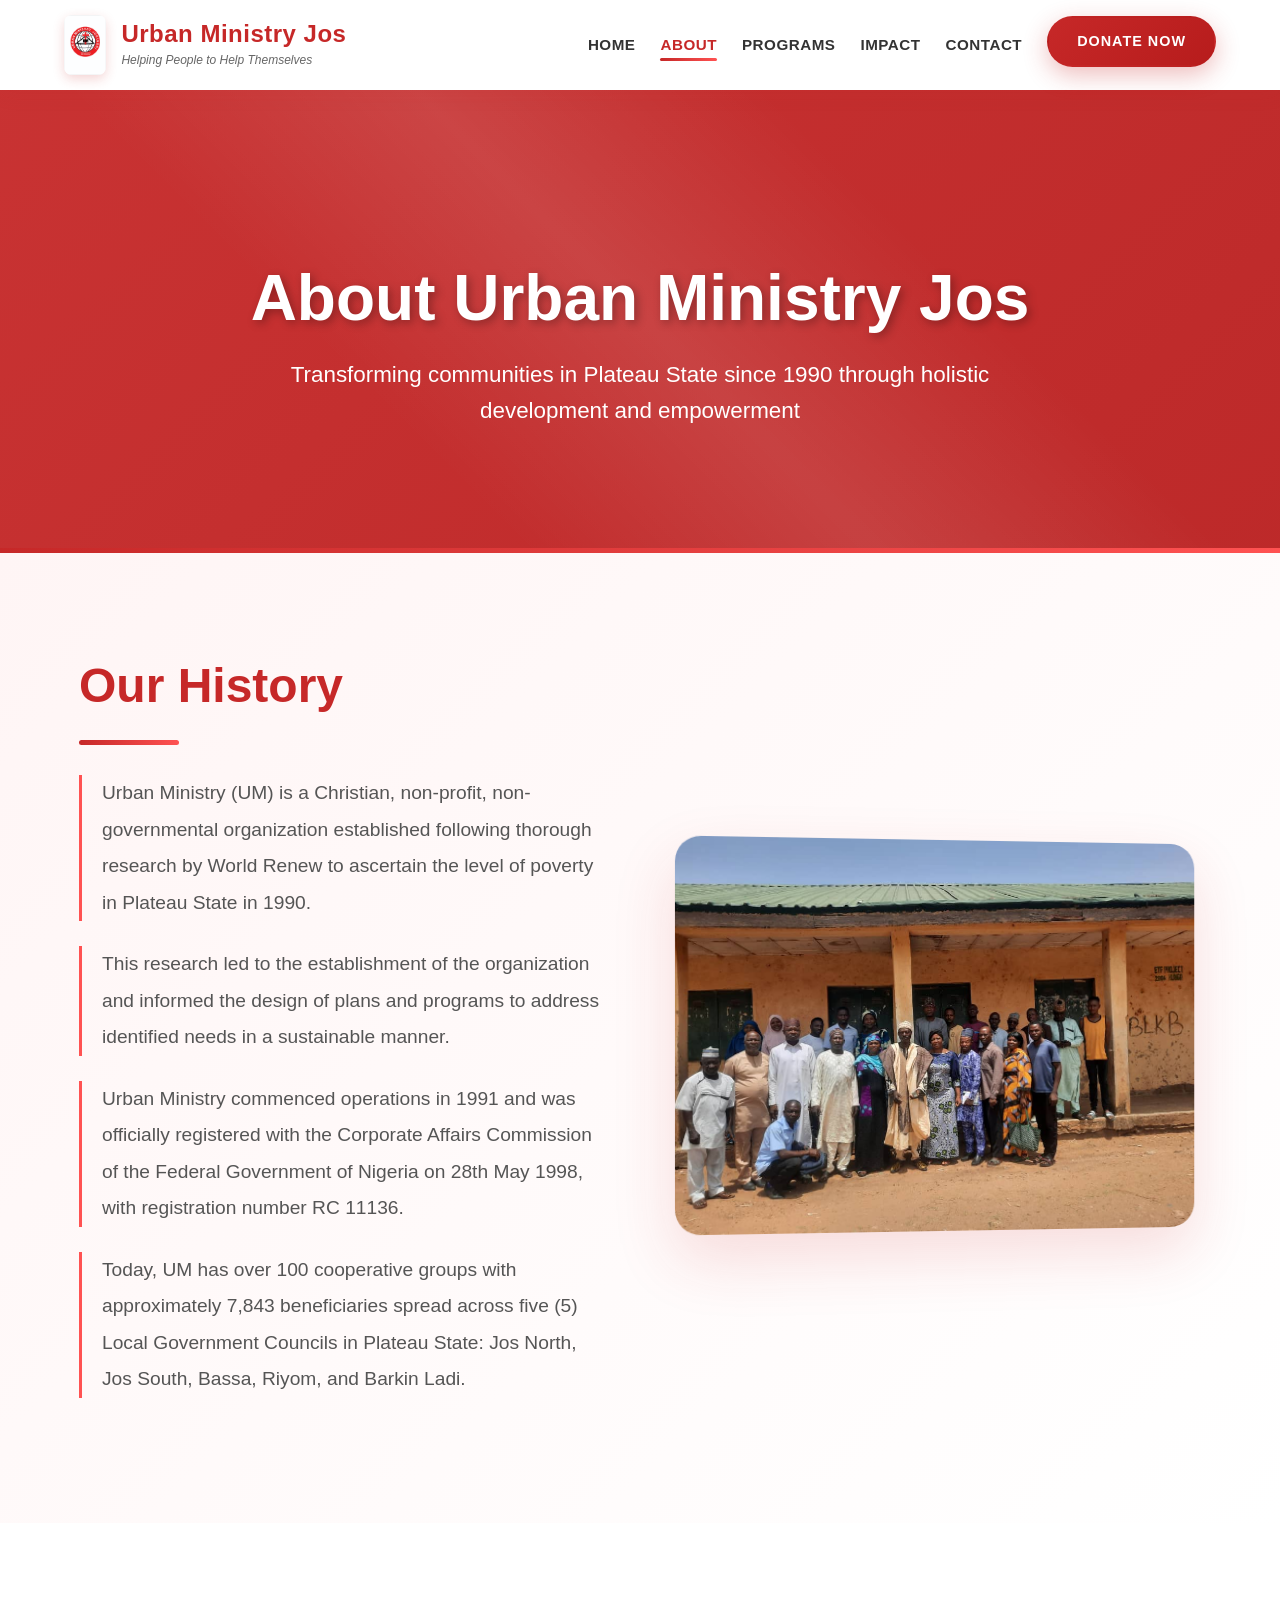
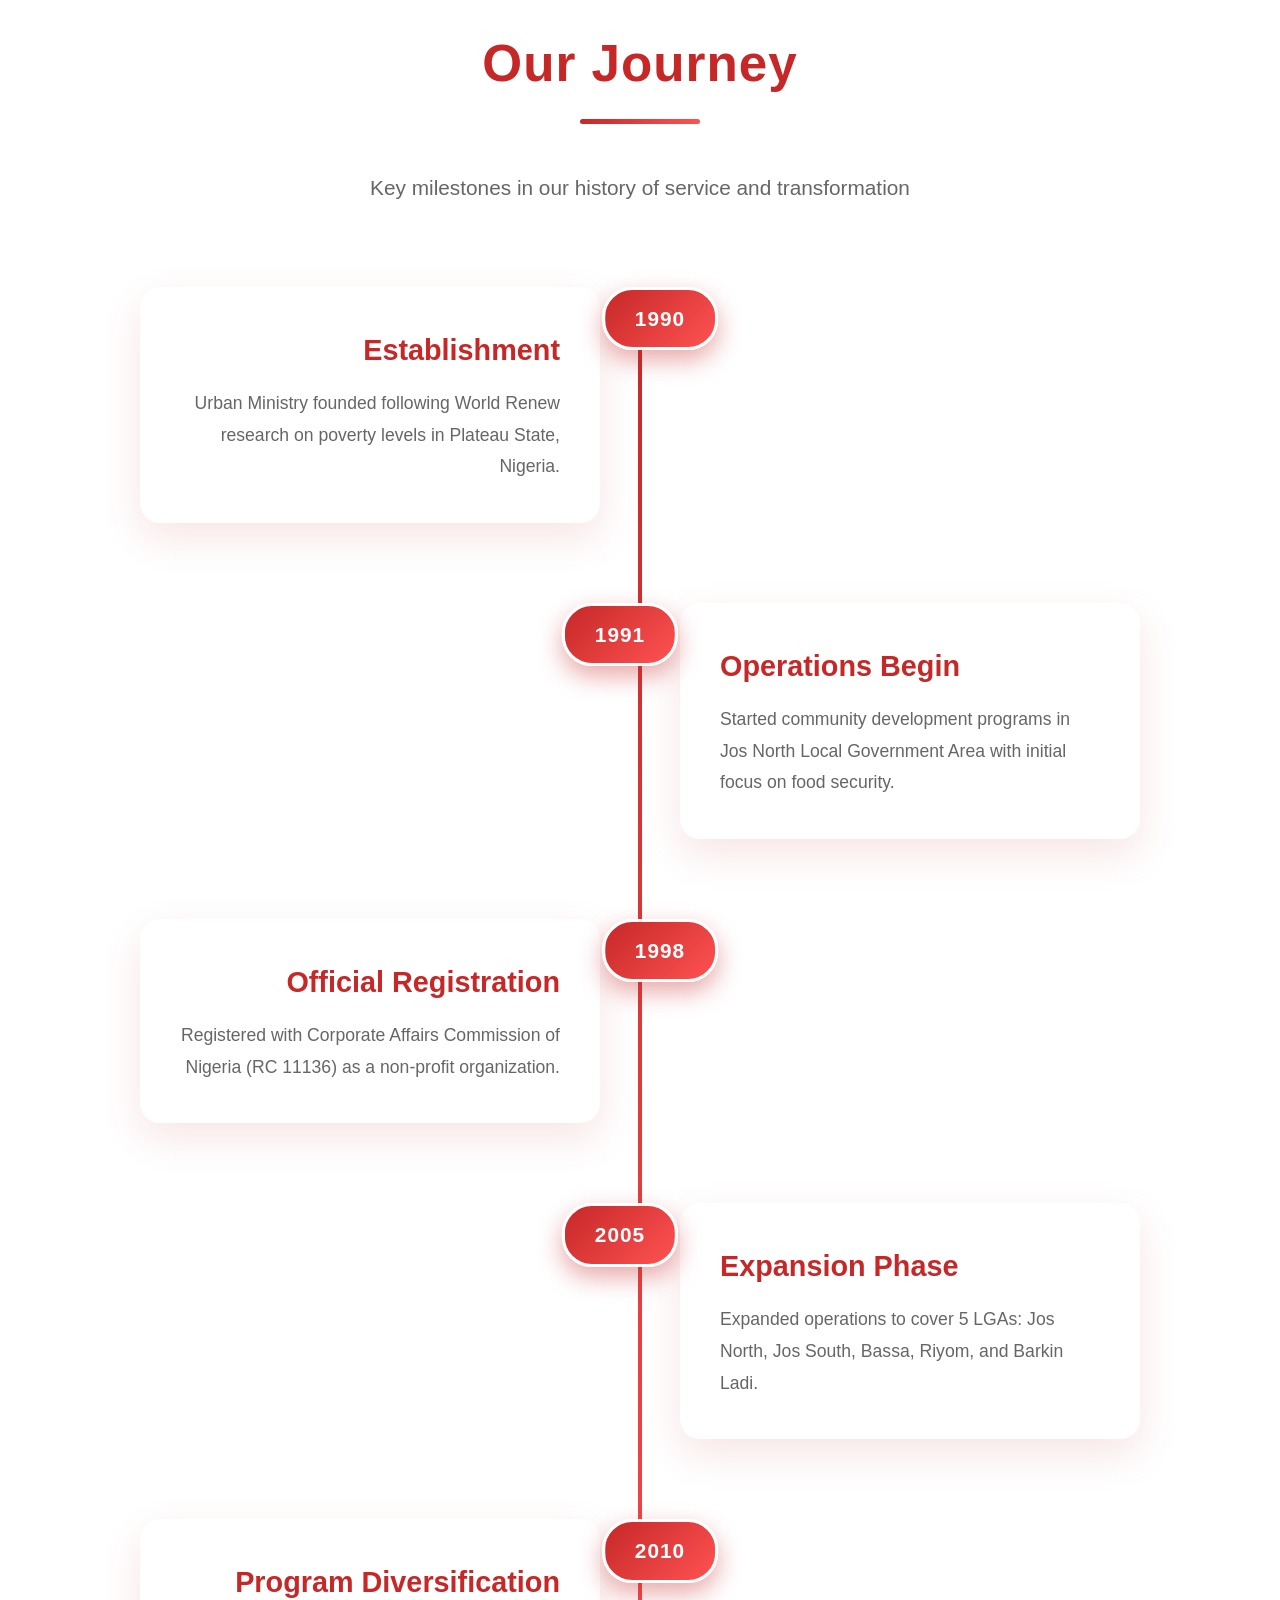
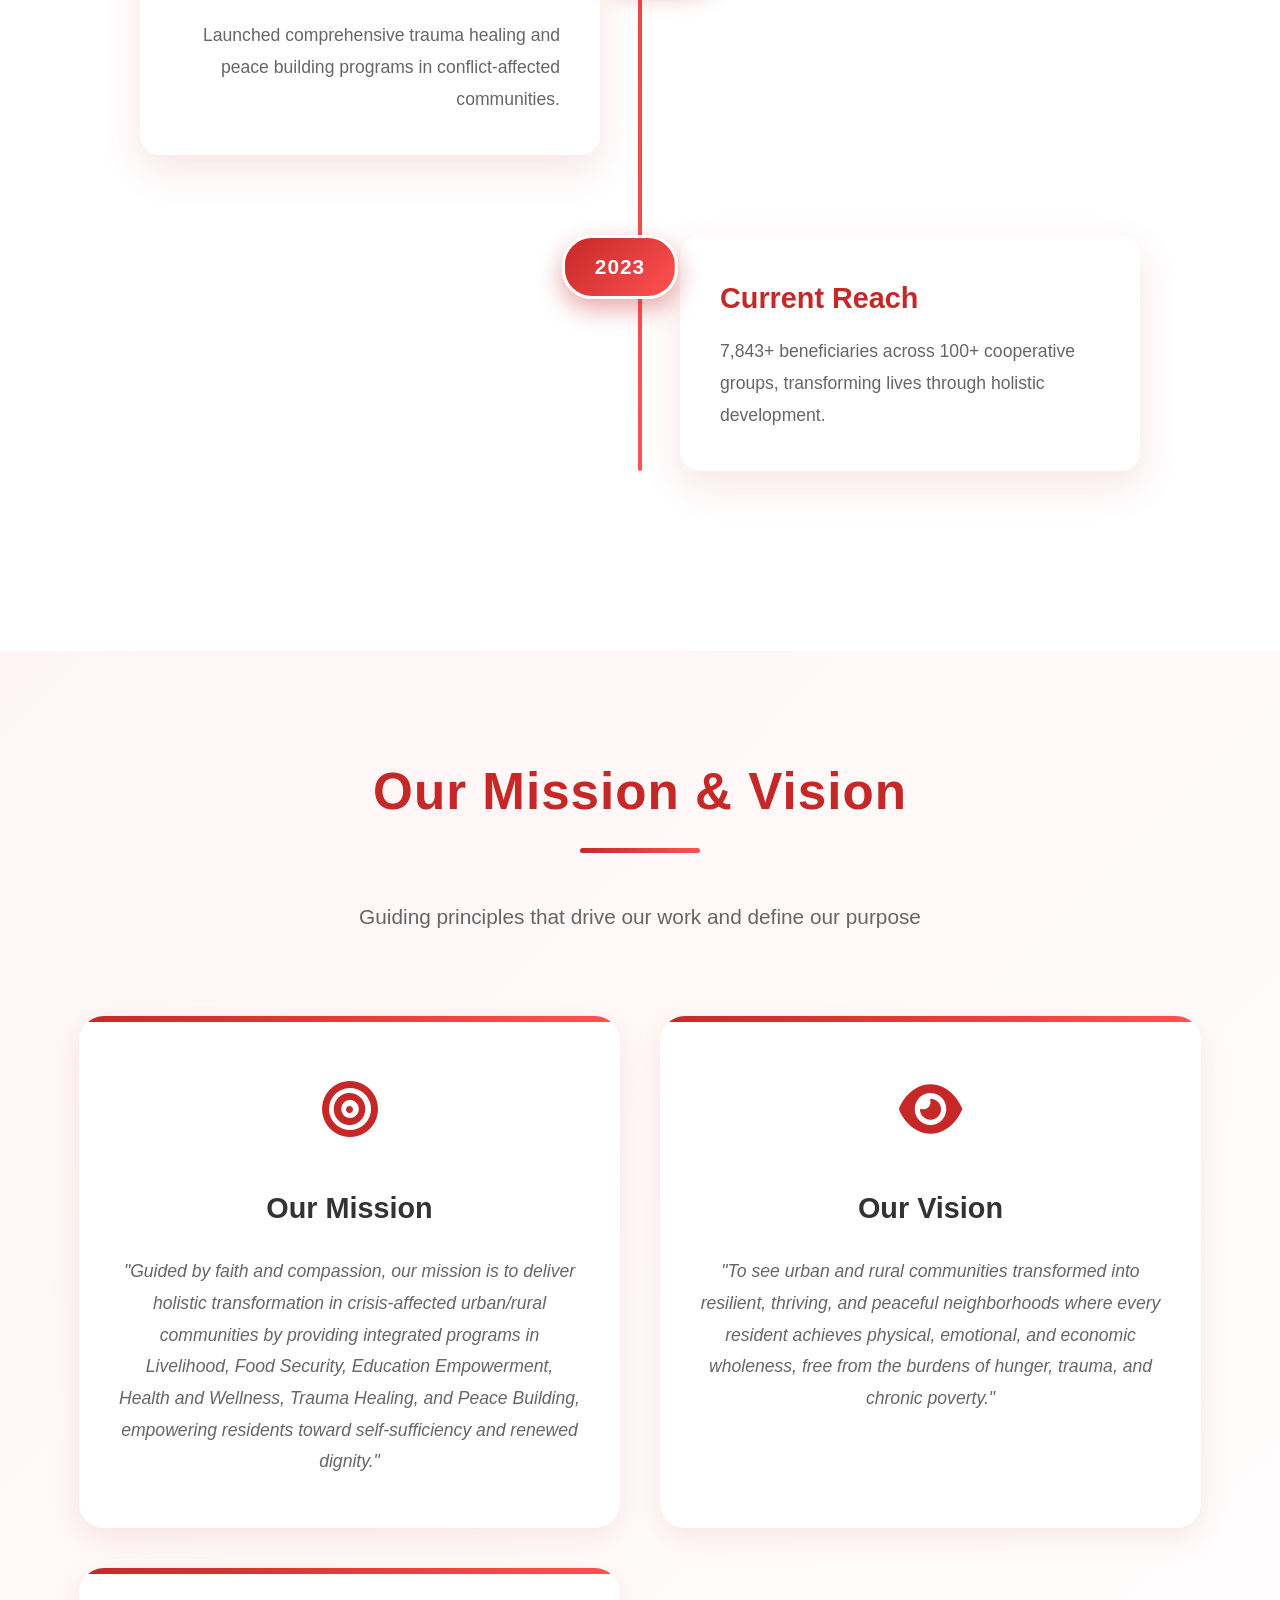
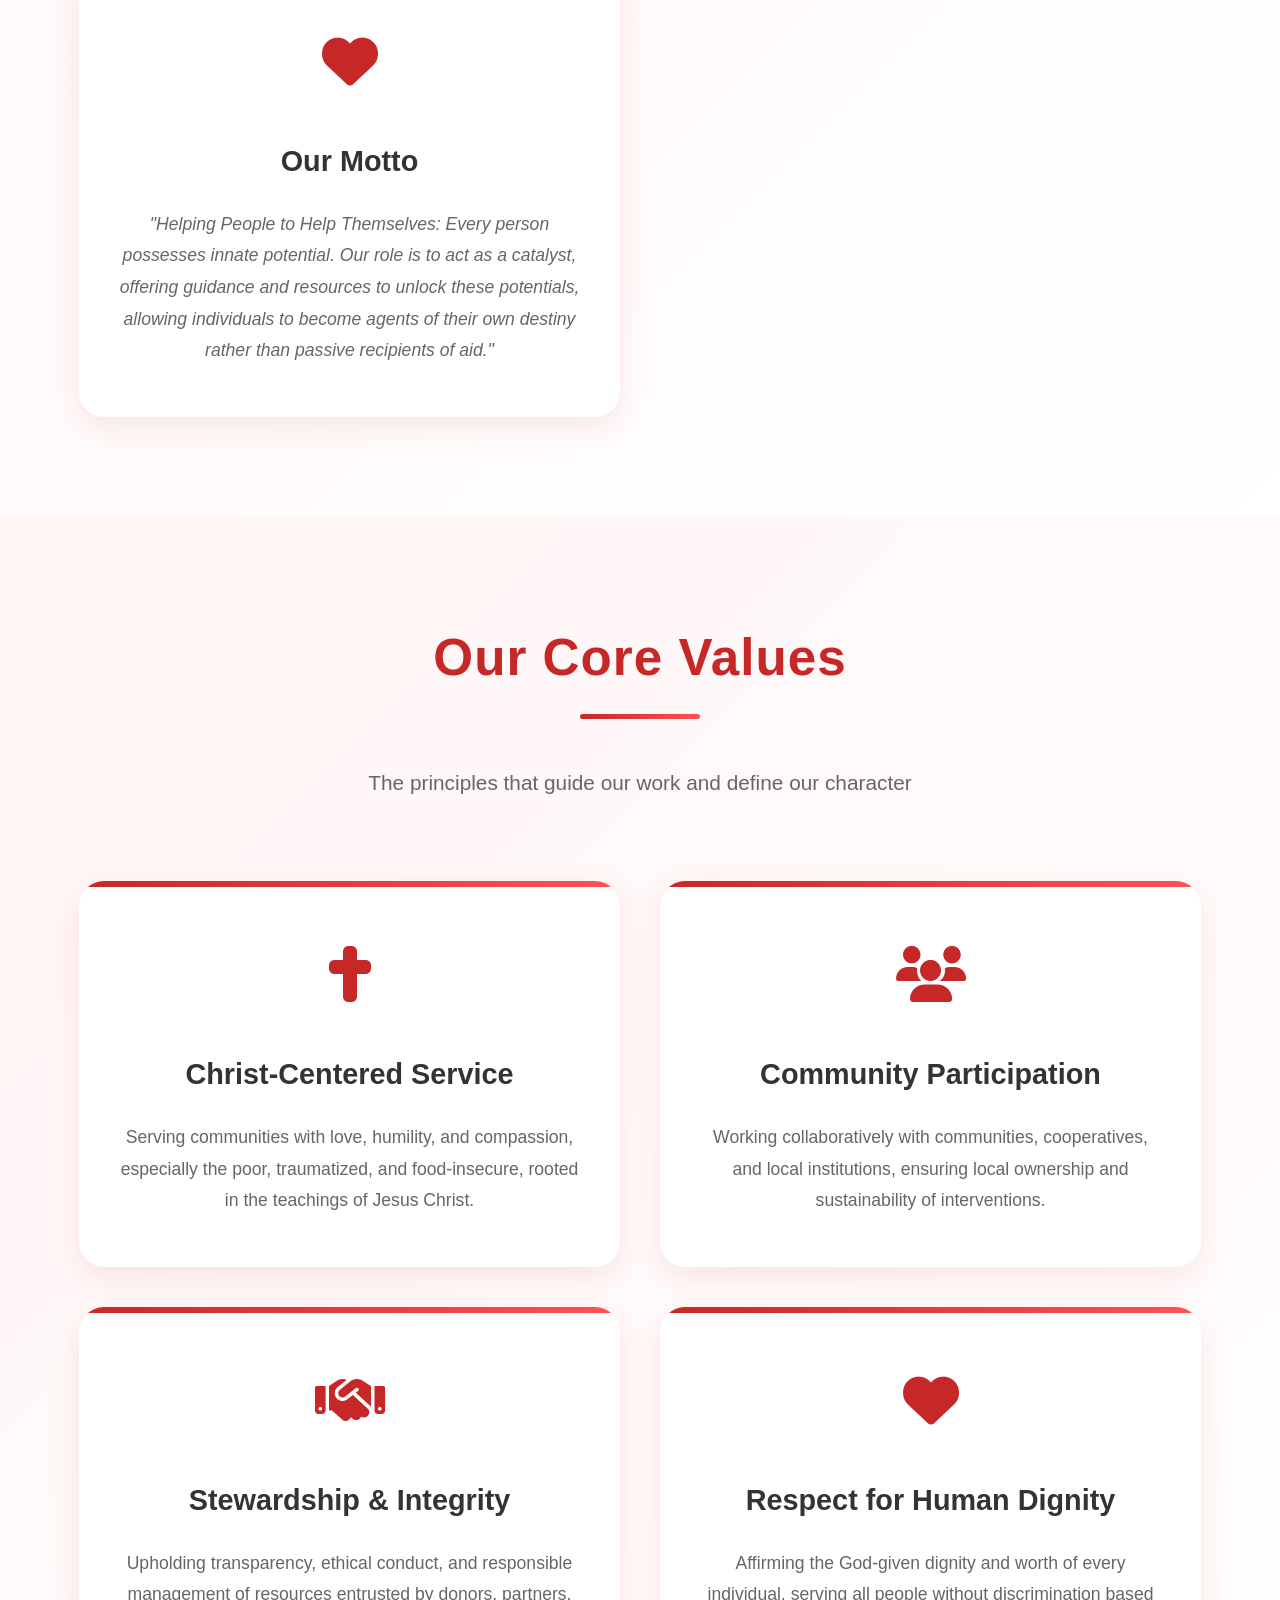
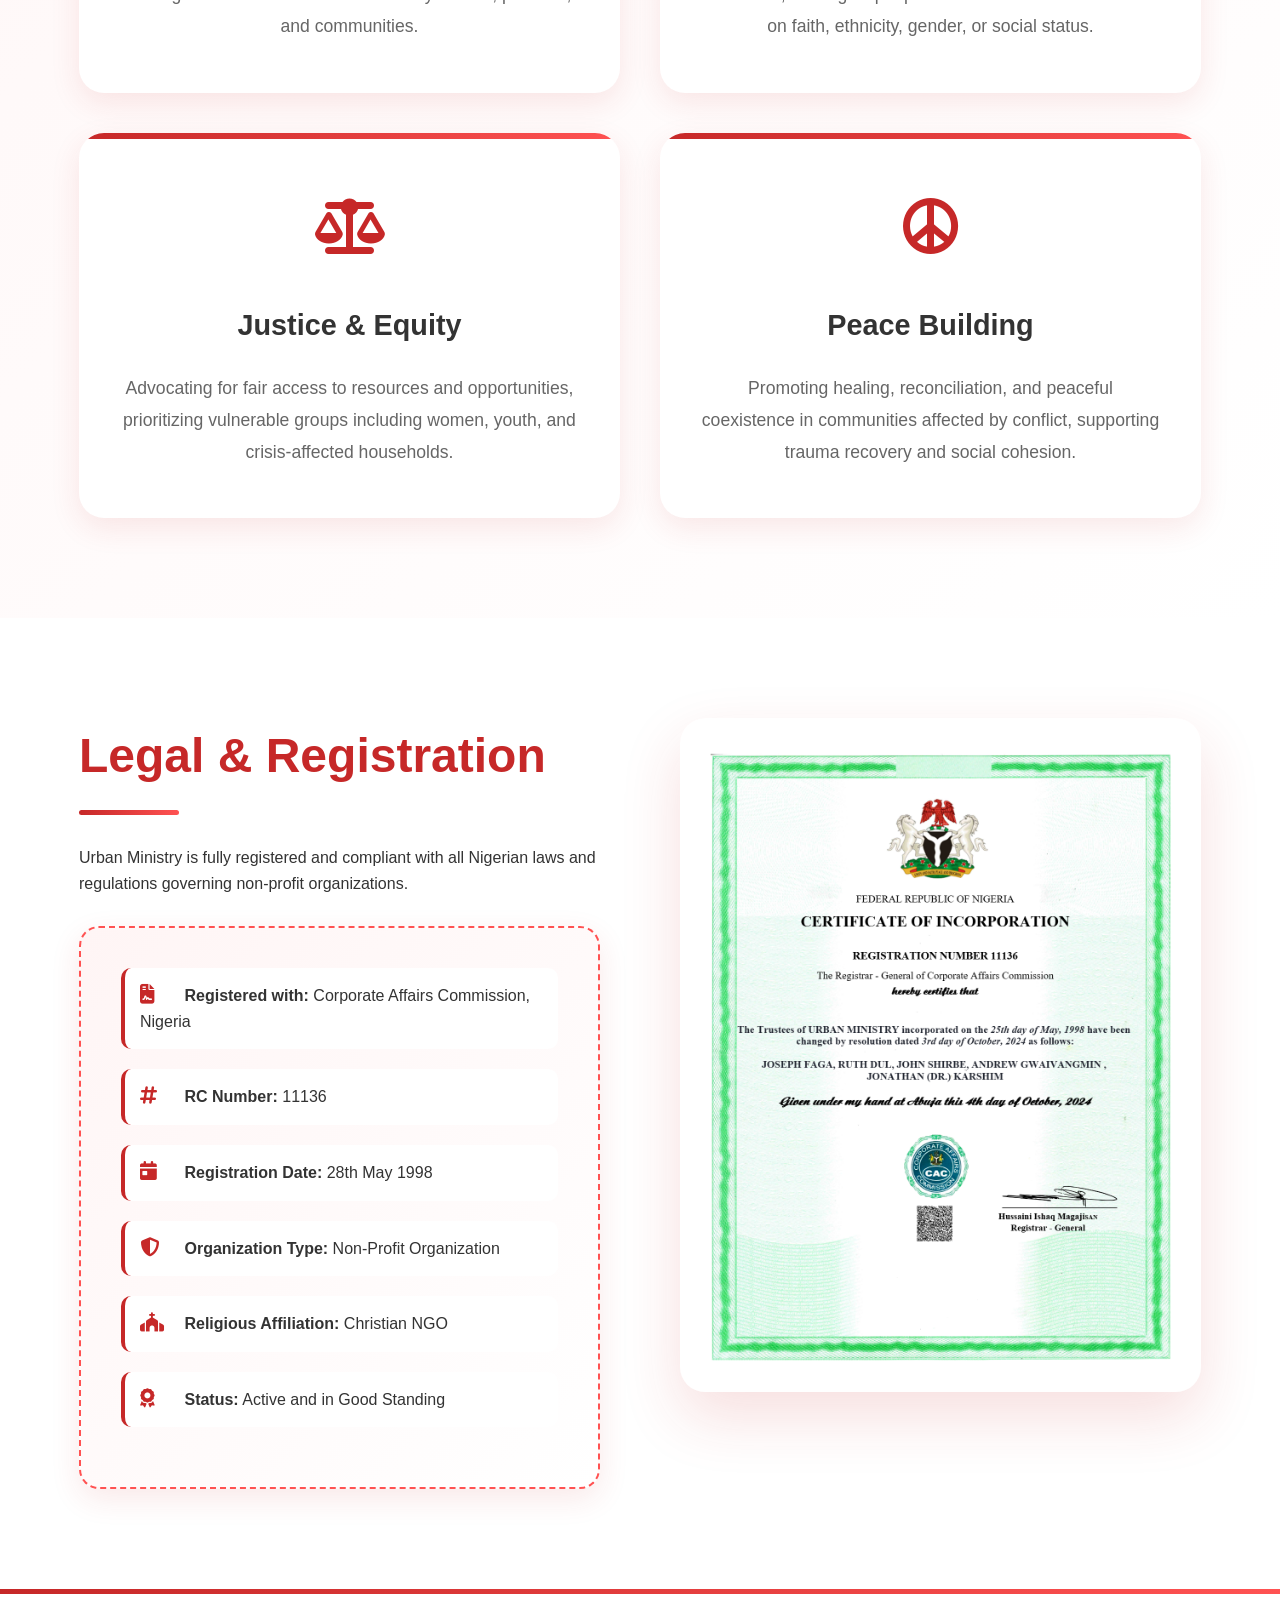
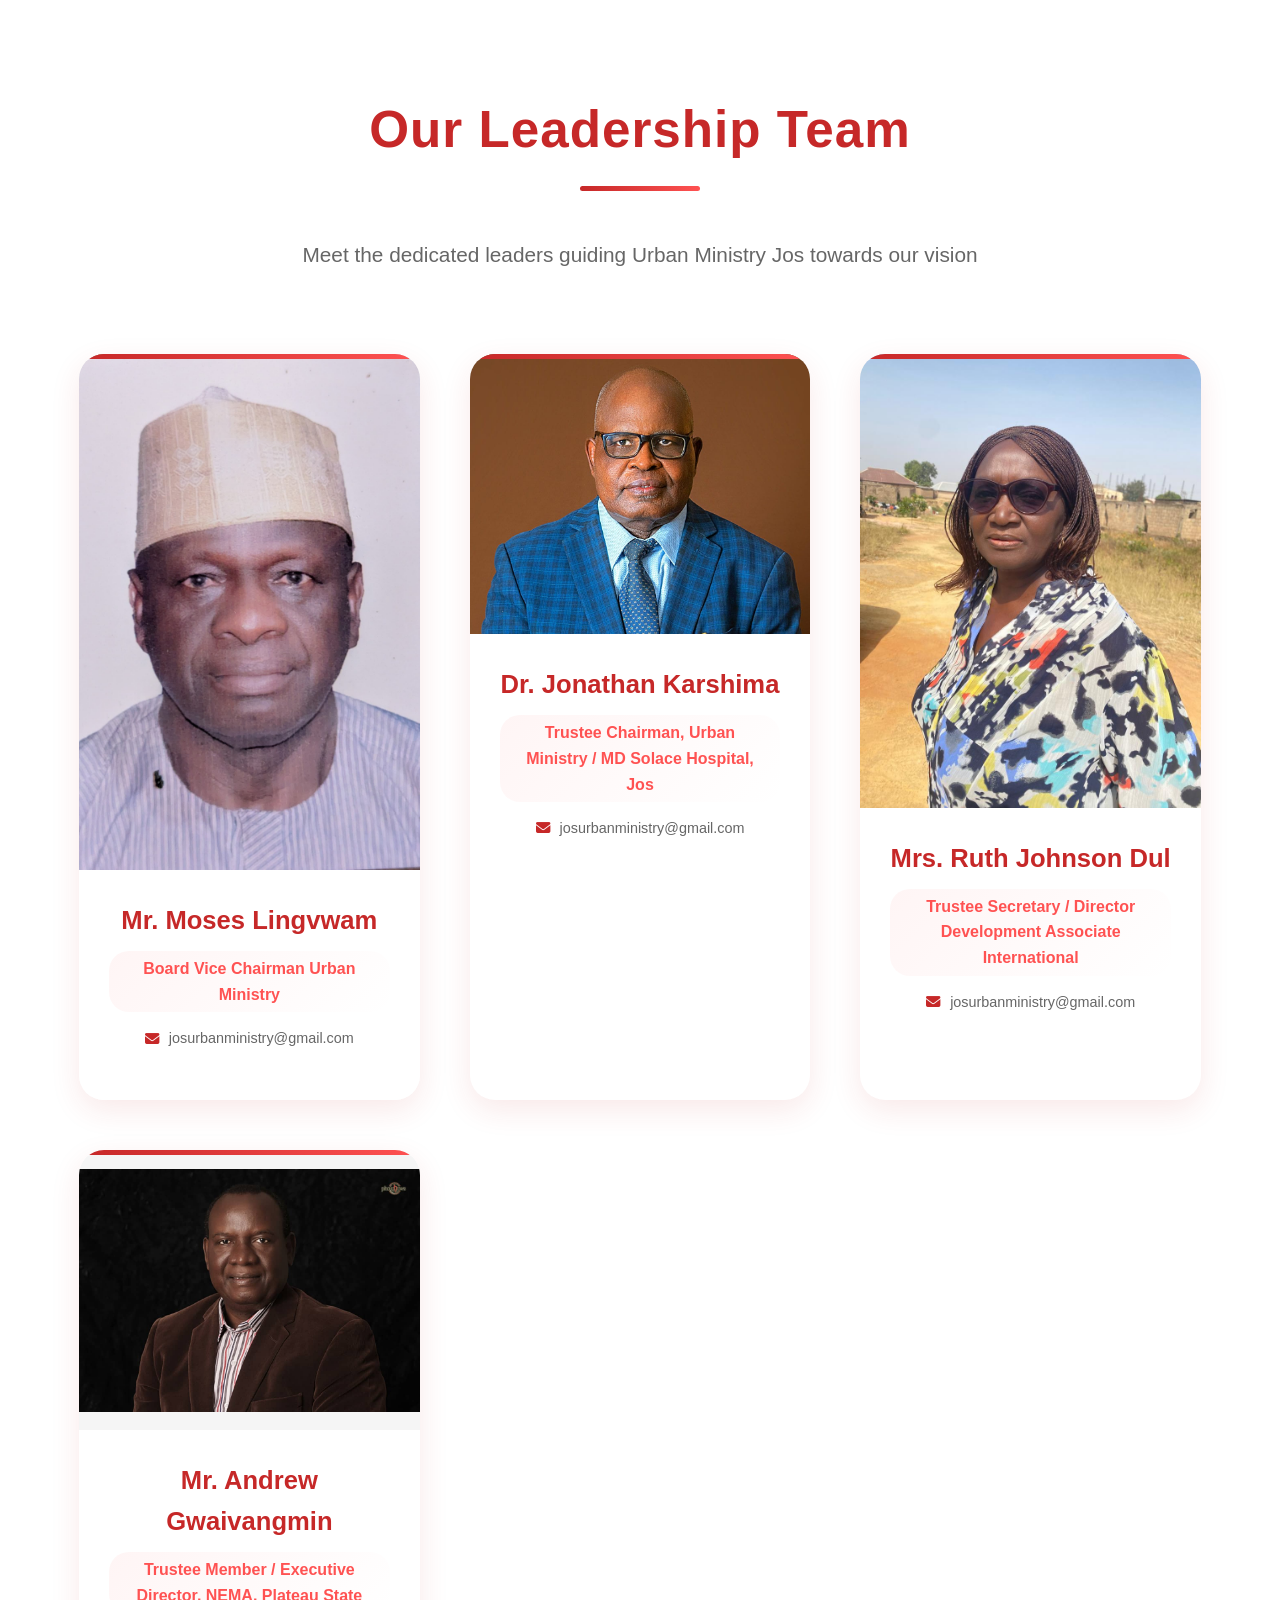
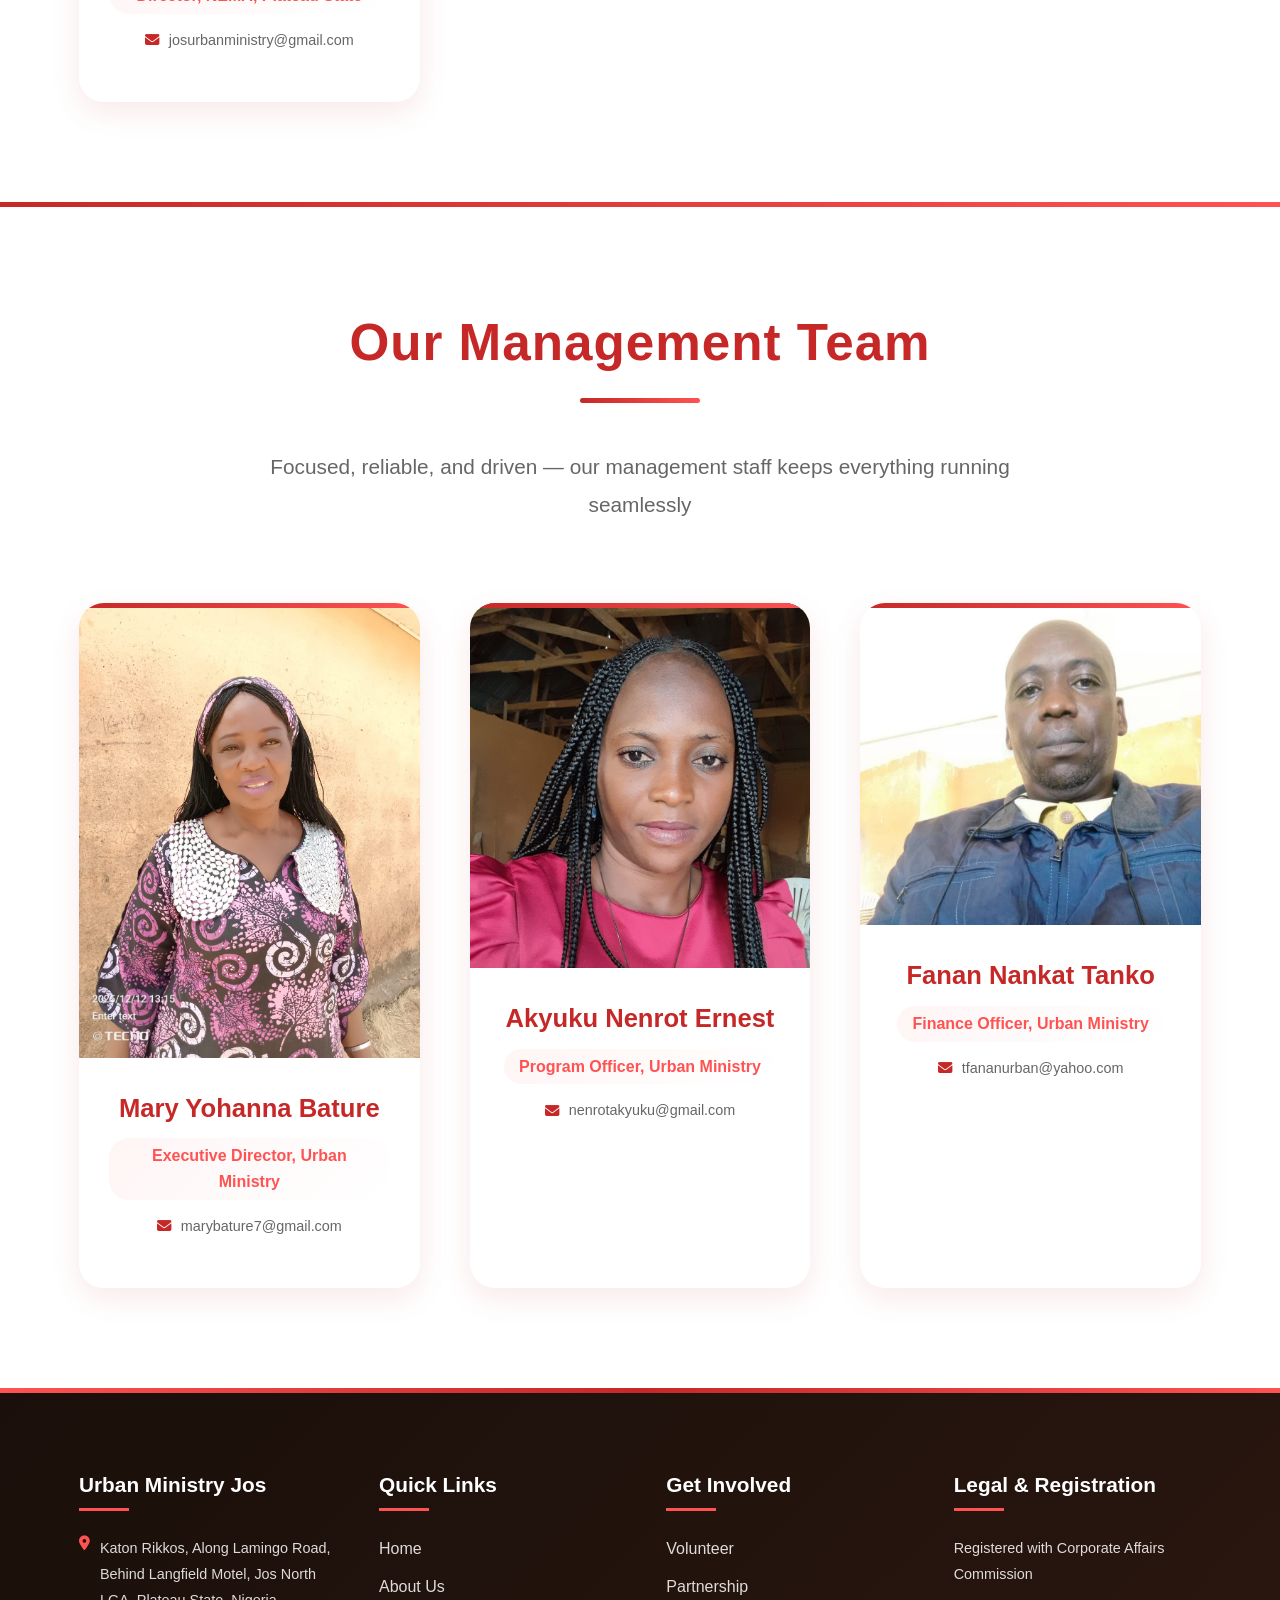
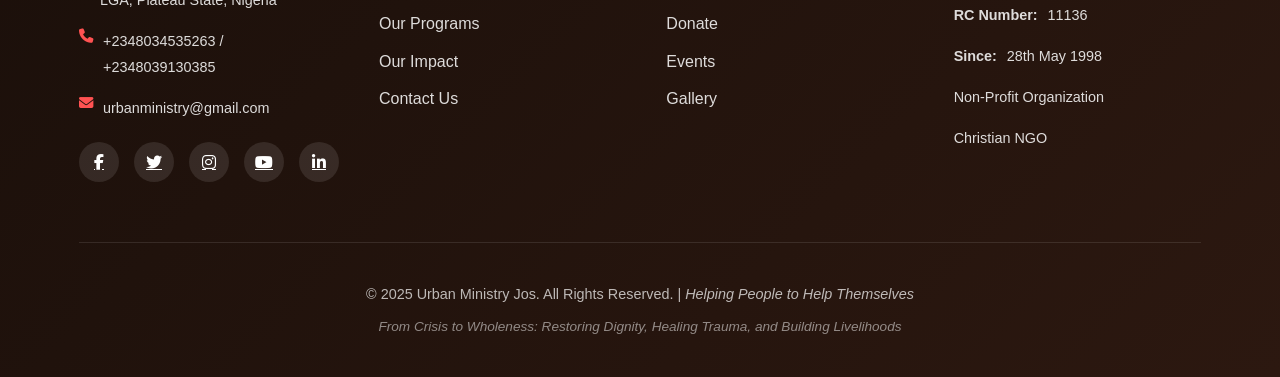
==== commit 2c717449: "Updated our projects content" ====
--- a/about.html
+++ b/about.html
@@ -166,16 +166,36 @@
         .mission-card h3 { color: var(--dark); margin-bottom: 25px; font-size: 1.8rem; font-weight: 800; }
         .mission-card p { color: var(--gray); line-height: 1.8; font-size: 1.1rem; font-style: italic; }
 
-        /* LEADERSHIP */
+        /* LEADERSHIP - FIXED FOR NO CROPPING */
         .leadership-section { padding: 100px 0; background: white; position: relative; }
         .leadership-section::before { content: ''; position: absolute; top: 0; left: 0; right: 0; height: 5px; background: linear-gradient(90deg, var(--primary), var(--secondary), var(--primary)); background-size: 200% 100%; animation: gradient 3s ease infinite; }
         .leadership-grid { display: grid; grid-template-columns: repeat(auto-fit, minmax(300px, 1fr)); gap: 50px; margin-top: 60px; }
         .leader-card { background: white; border-radius: 25px; overflow: hidden; box-shadow: var(--shadow); transition: all 0.5s cubic-bezier(0.4,0,0.2,1); position: relative; text-align: center; }
         .leader-card::before { content: ''; position: absolute; top: 0; left: 0; width: 100%; height: 5px; background: linear-gradient(90deg, var(--primary), var(--secondary)); z-index: 1; }
         .leader-card:hover { transform: translateY(-20px) scale(1.03); box-shadow: 0 35px 80px rgba(198,40,40,0.25); }
-        .leader-image { width: 100%; height: 350px; overflow: hidden; }
-        .leader-image img { width: 100%; height: 100%; object-fit: cover; object-position: center top; transition: transform 0.7s ease; }
-        .leader-card:hover .leader-image img { transform: scale(1.1); }
+
+        /* FIXED - Images fit properly without cropping */
+        .leader-image {
+            width: 100%;
+            height: auto;
+            min-height: 280px;
+            overflow: hidden;
+            background: linear-gradient(135deg, #f5f5f5, #fff);
+            display: flex;
+            align-items: center;
+            justify-content: center;
+        }
+        .leader-image img {
+            width: 100%;
+            height: auto;
+            min-height: 280px;
+            object-fit: contain;
+            object-position: center center;
+            transition: transform 0.7s ease;
+            background: #f5f5f5;
+        }
+        .leader-card:hover .leader-image img { transform: scale(1.05); }
+
         .leader-info { padding: 30px; background: white; }
         .leader-name { color: var(--primary); font-size: 1.6rem; font-weight: 800; margin-bottom: 10px; }
         .leader-title { color: var(--secondary); font-size: 1rem; font-weight: 600; margin-bottom: 15px; display: inline-block; padding: 5px 15px; background: linear-gradient(135deg, var(--light), #fff); border-radius: 20px; }
@@ -303,7 +323,9 @@
             .timeline-content h3 { font-size: 1.4rem; }
             .timeline-content p { font-size: 1rem; }
 
-            .leader-image { height: 280px; }
+            /* FIXED - Mobile leader images */
+            .leader-image { min-height: 250px; }
+            .leader-image img { min-height: 250px; }
             .leader-name { font-size: 1.3rem; }
 
             /* Footer */
@@ -318,7 +340,8 @@
             .logo-text p { display: none; }
             .logo-text h1 { font-size: 0.95rem; }
             .page-banner h1 { font-size: 1.7rem; }
-            .leader-image { height: 240px; }
+            .leader-image { min-height: 220px; }
+            .leader-image img { min-height: 220px; }
             .timeline-year { font-size: 1rem; padding: 8px 16px; }
         }
     </style>
